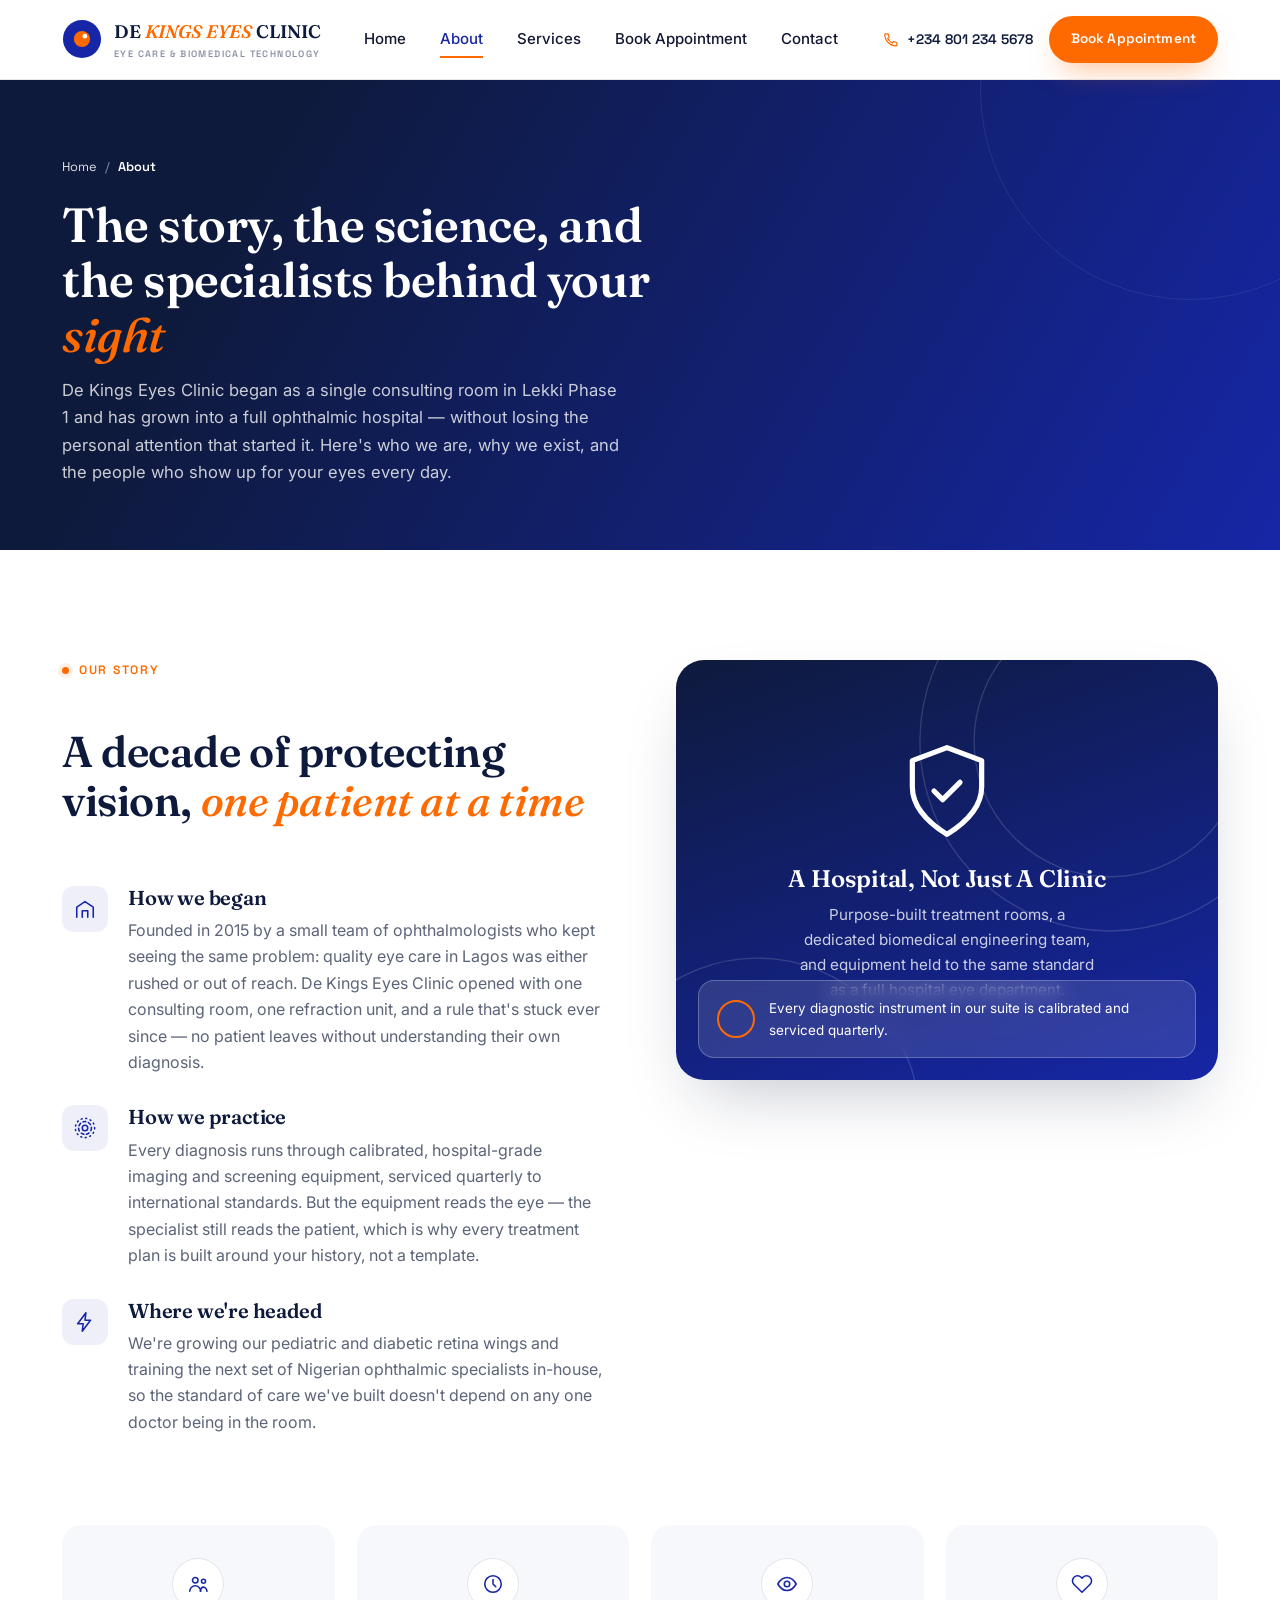
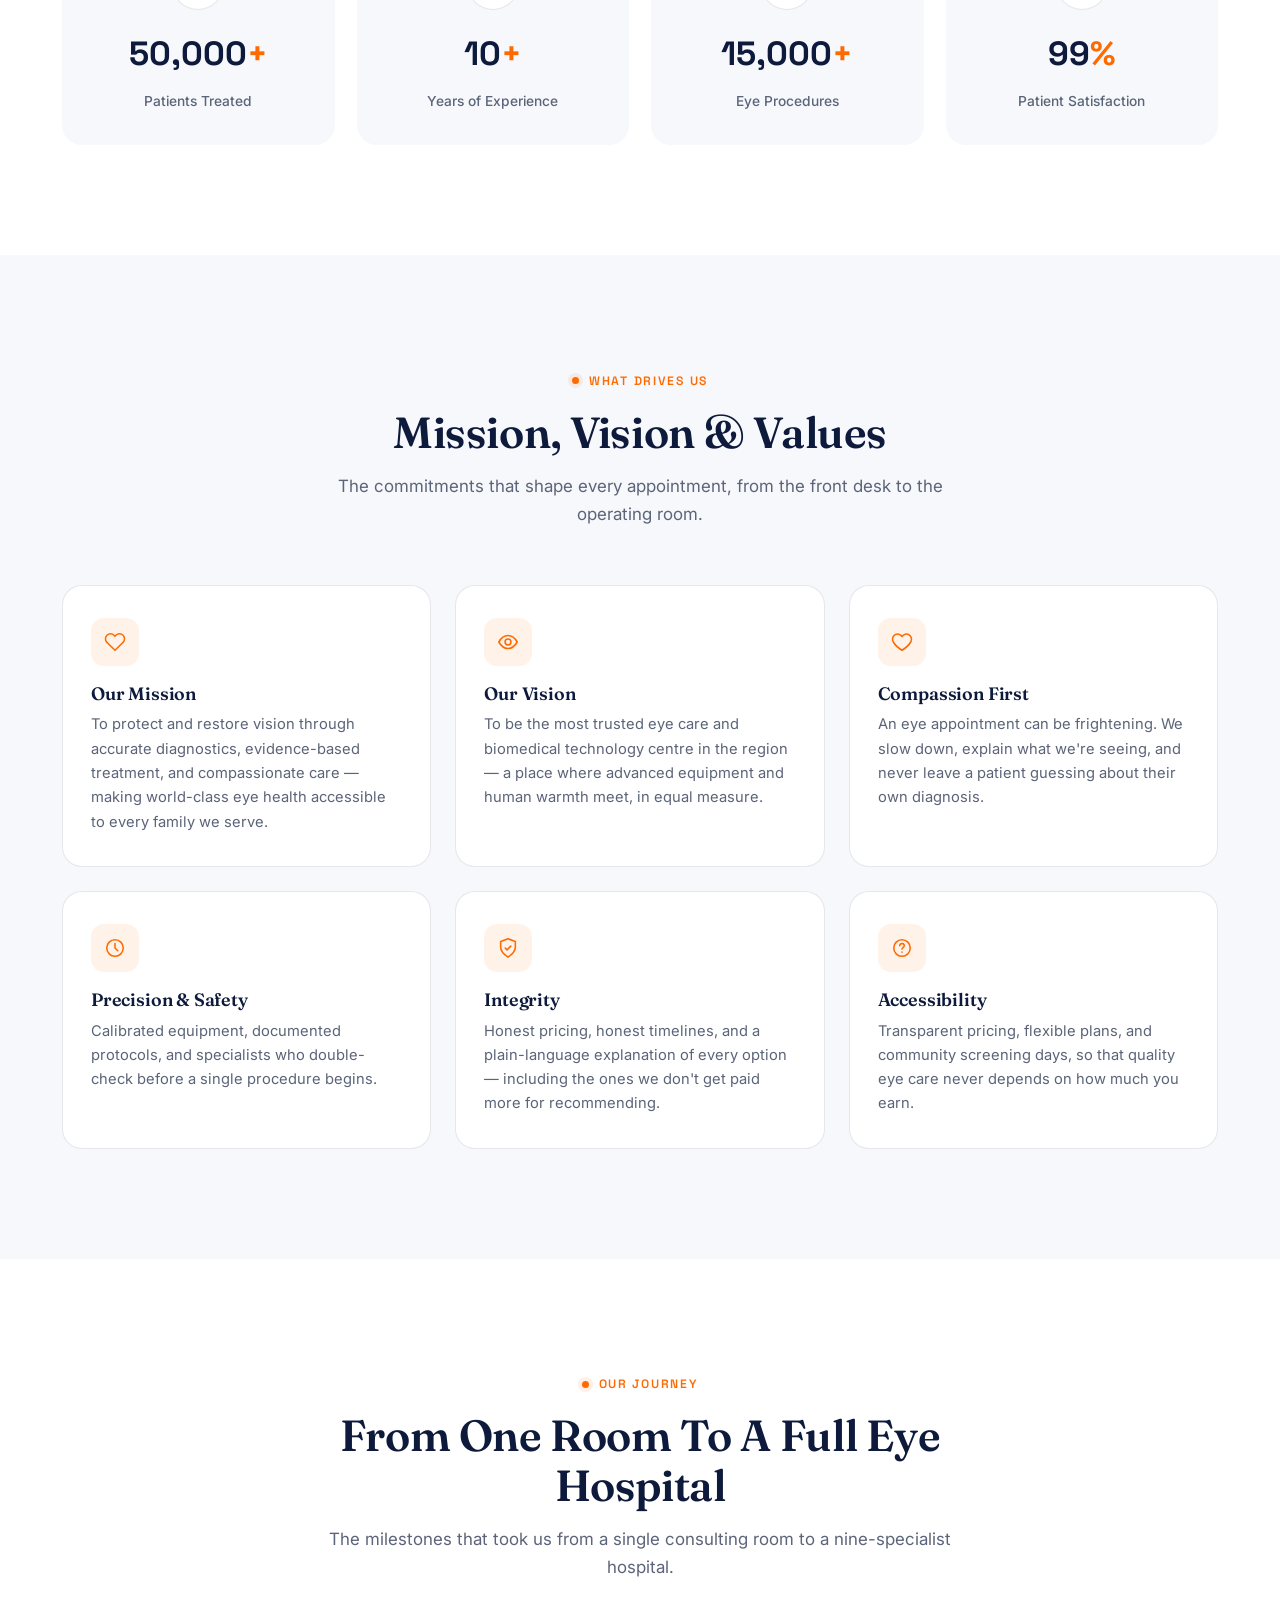
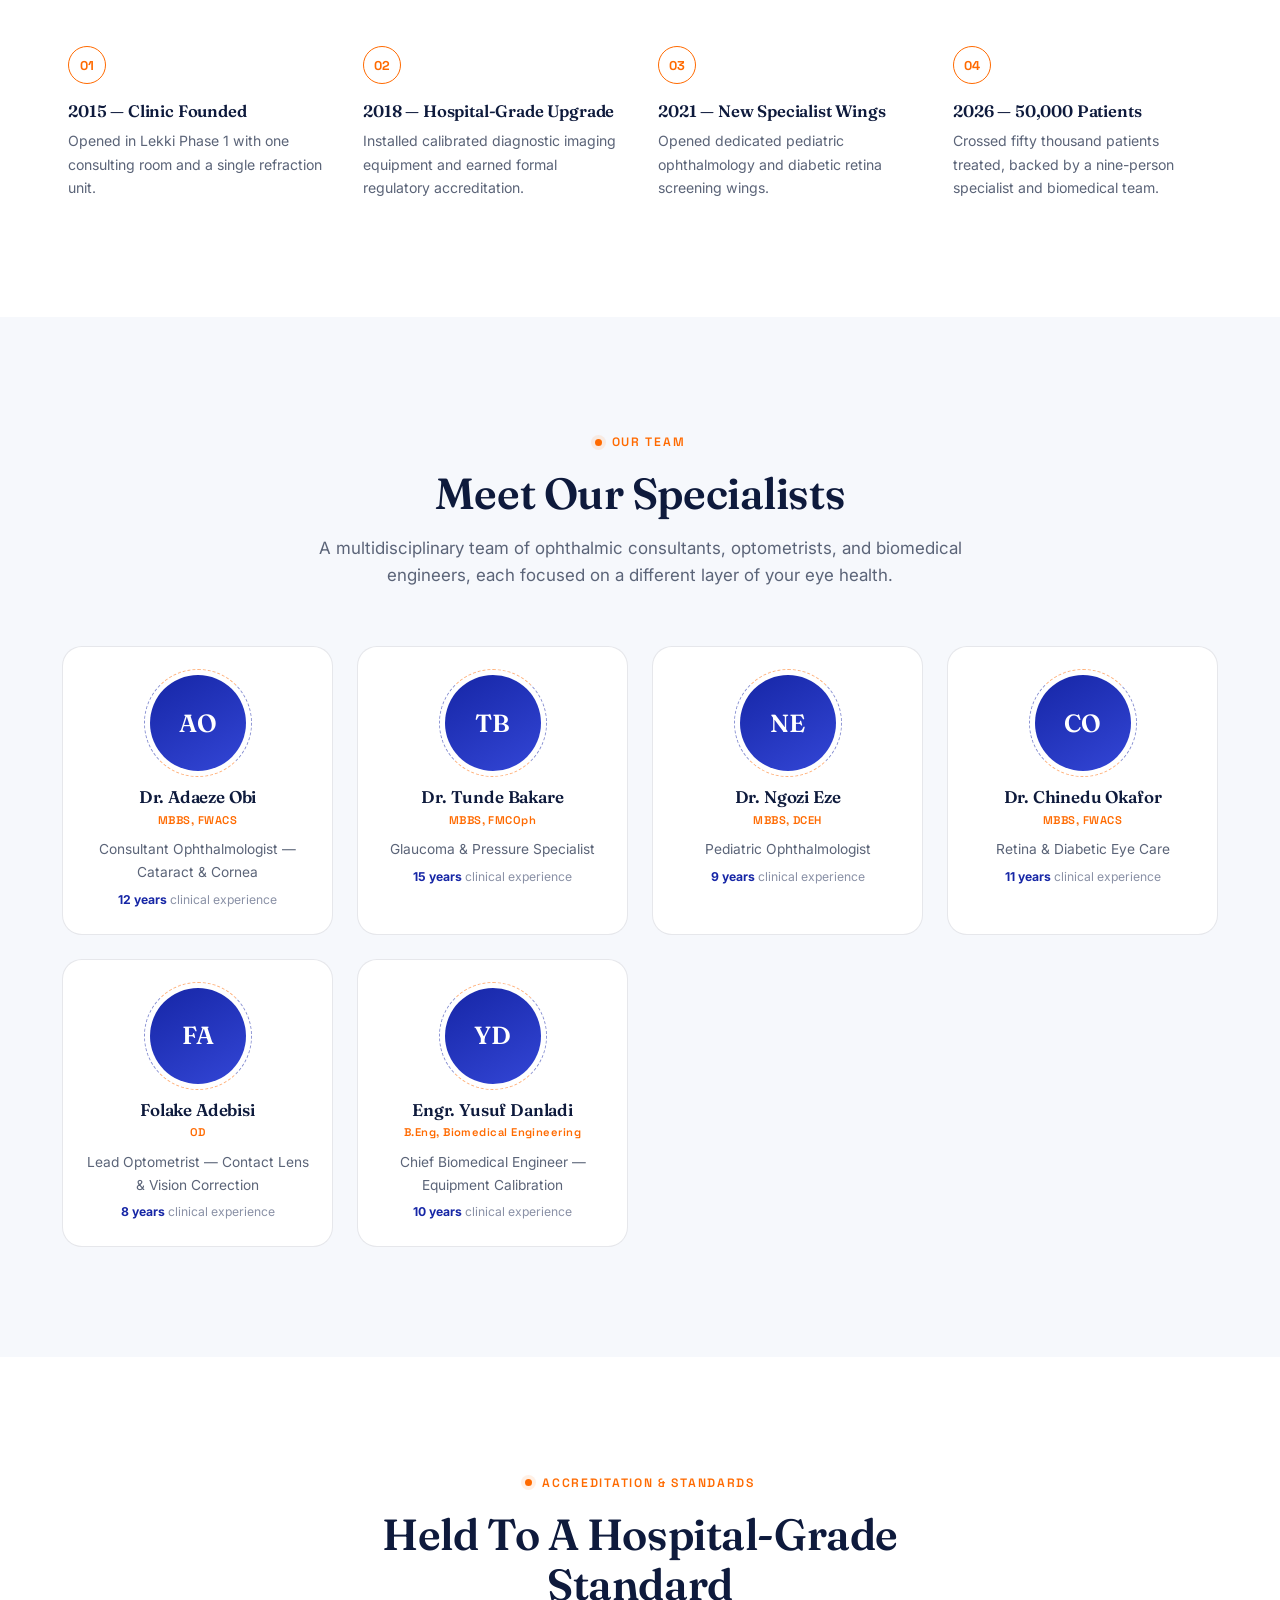
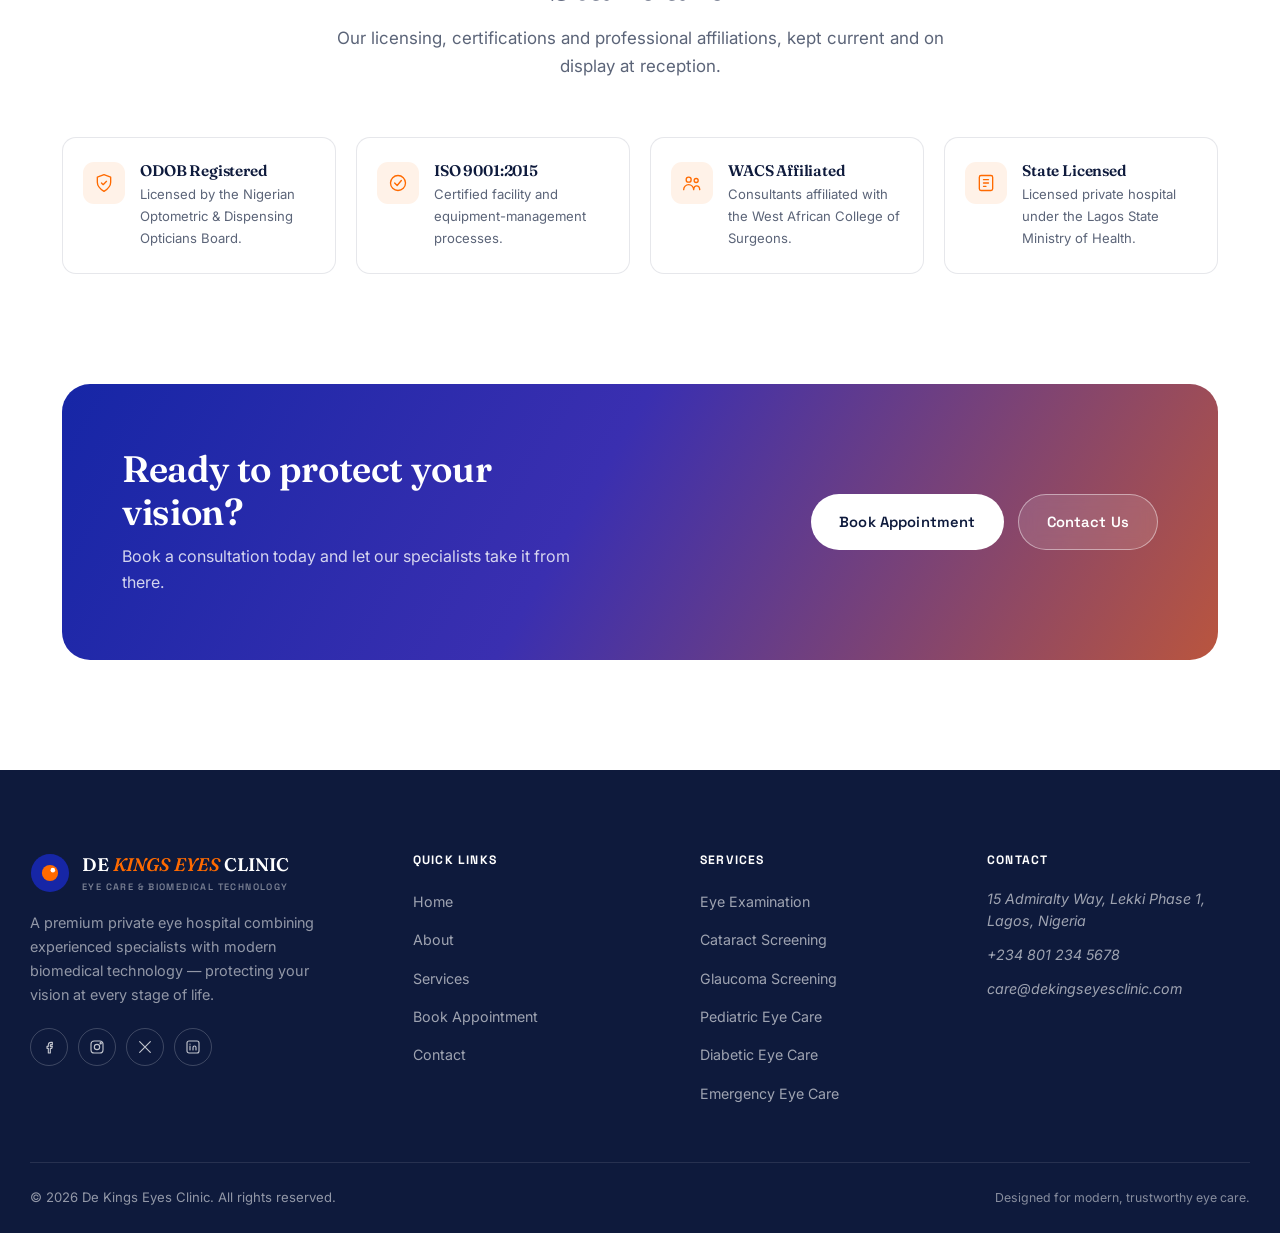
==== about.html @ 087394f2 "first commit" ====
<!DOCTYPE html>
<html lang="en">
<head>
<meta charset="UTF-8">
<meta name="viewport" content="width=device-width, initial-scale=1.0">
<title>About Us — De Kings Eyes Clinic</title>
<meta name="description" content="Learn the story behind De Kings Eyes Clinic — our history, mission, values and the specialists combining experienced eye care with hospital-grade biomedical technology in Lekki, Lagos.">
<link rel="icon" href="data:image/svg+xml,%3Csvg xmlns='http://www.w3.org/2000/svg' viewBox='0 0 24 24'%3E%3Ccircle cx='12' cy='12' r='10' fill='%231626A6'/%3E%3Ccircle cx='12' cy='12' r='4.2' fill='%23FF6A00'/%3E%3C/svg%3E">
<link rel="preconnect" href="https://fonts.googleapis.com">
<link rel="preconnect" href="https://fonts.gstatic.com" crossorigin>
<link href="https://fonts.googleapis.com/css2?family=Fraunces:ital,opsz,wght@0,9..144,300..900;1,9..144,300..700&family=Inter:wght@400;500;600;700;800&family=Space+Grotesk:wght@500;600;700&display=swap" rel="stylesheet">
<link rel="stylesheet" href="styles.css">
</head>
<body class="lock">

<div id="loader" aria-hidden="true">
  <svg viewBox="0 0 24 24">
    <defs>
      <linearGradient id="bladeGrad" x1="0" y1="0" x2="1" y2="1">
        <stop offset="0" stop-color="#FF6A00"/>
        <stop offset="1" stop-color="#1626A6"/>
      </linearGradient>
    </defs>
    <g>
      <path class="aperture-blade" d="M12 12 L12 1 A11 11 0 0 1 21.5 6.5 Z"/>
      <path class="aperture-blade" d="M12 12 L21.5 6.5 A11 11 0 0 1 21.5 17.5 Z"/>
      <path class="aperture-blade" d="M12 12 L21.5 17.5 A11 11 0 0 1 12 23 Z"/>
      <path class="aperture-blade" d="M12 12 L12 23 A11 11 0 0 1 2.5 17.5 Z"/>
      <path class="aperture-blade" d="M12 12 L2.5 17.5 A11 11 0 0 1 2.5 6.5 Z"/>
      <path class="aperture-blade" d="M12 12 L2.5 6.5 A11 11 0 0 1 12 1 Z"/>
    </g>
  </svg>
  <div class="loader-label">Focusing your view</div>
</div>

<header class="nav" id="siteNav">
  <div class="container nav-inner">
    <a href="index.html" class="brand">
      <svg class="brand-mark" viewBox="0 0 42 42" fill="none">
        <circle cx="21" cy="21" r="20" fill="#1626A6"/>
        <circle cx="21" cy="21" r="8.5" fill="#FF6A00"/>
        <circle cx="24" cy="18" r="2.4" fill="#fff"/>
      </svg>
      <span class="brand-name">DE <b>KINGS EYES</b> CLINIC<small>Eye Care &amp; Biomedical Technology</small></span>
    </a>
    <nav class="nav-links" id="navLinks">
      <a href="index.html">Home</a>
      <a href="about.html" aria-current="page">About</a>
      <a href="services.html">Services</a>
      <a href="appointment.html">Book Appointment</a>
      <a href="contact.html">Contact</a>
    </nav>
    <div class="nav-cta">
      <a class="nav-phone" href="tel:+2348012345678">
        <svg viewBox="0 0 24 24" fill="none" stroke="currentColor" stroke-width="1.7" stroke-linecap="round" stroke-linejoin="round"><path d="M5 4h3.4l1.8 4.6-2.2 1.8a13 13 0 0 0 6.6 6.6l1.8-2.2L21 16.6V20a1 1 0 0 1-1 1c-8.8 0-16-7.2-16-16a1 1 0 0 1 1-1Z"/></svg>
        +234 801 234 5678
      </a>
      <a href="appointment.html" class="btn btn-primary btn-sm">Book Appointment</a>
      <button class="nav-toggle" id="navToggle" aria-label="Open menu" aria-expanded="false" aria-controls="navLinks">
        <span class="bar"></span><span class="bar"></span><span class="bar"></span>
      </button>
    </div>
  </div>
</header>
<div class="nav-overlay" id="navOverlay"></div>

<main>

<!-- PAGE HEADER -->
<section class="page-header">
  <div class="container">
    <div class="crumb"><a href="index.html">Home</a><span>/</span><span>About</span></div>
    <h1>The story, the science, and the specialists behind your <span class="italic-accent">sight</span></h1>
    <p>De Kings Eyes Clinic began as a single consulting room in Lekki Phase 1 and has grown into a full ophthalmic hospital — without losing the personal attention that started it. Here's who we are, why we exist, and the people who show up for your eyes every day.</p>
  </div>
</section>

<!-- OUR STORY -->
<section class="section-pad" id="story">
  <div class="container">
    <div class="about-grid">
      <div class="about-blocks reveal">
        <span class="eyebrow">Our Story</span>
        <h2 style="font-size:clamp(2rem,3.4vw,2.7rem);color:var(--blue-dark);margin-bottom:30px;">A decade of protecting vision, <span class="italic-accent">one patient at a time</span></h2>

        <div class="about-block">
          <span class="mk"><svg viewBox="0 0 24 24" fill="none" stroke="currentColor" stroke-width="1.7" stroke-linecap="round" stroke-linejoin="round"><path d="M3 21V10l9-6 9 6v11M9 21v-7h6v7"/></svg></span>
          <div><h3>How we began</h3><p>Founded in 2015 by a small team of ophthalmologists who kept seeing the same problem: quality eye care in Lagos was either rushed or out of reach. De Kings Eyes Clinic opened with one consulting room, one refraction unit, and a rule that's stuck ever since — no patient leaves without understanding their own diagnosis.</p></div>
        </div>
        <div class="about-block">
          <span class="mk"><svg viewBox="0 0 24 24" fill="none" stroke="currentColor" stroke-width="1.7" stroke-linecap="round" stroke-linejoin="round"><circle cx="12" cy="12" r="3"/><circle cx="12" cy="12" r="7" stroke-dasharray="3 3"/><circle cx="12" cy="12" r="10.5" stroke-dasharray="1 4"/></svg></span>
          <div><h3>How we practice</h3><p>Every diagnosis runs through calibrated, hospital-grade imaging and screening equipment, serviced quarterly to international standards. But the equipment reads the eye — the specialist still reads the patient, which is why every treatment plan is built around your history, not a template.</p></div>
        </div>
        <div class="about-block">
          <span class="mk"><svg viewBox="0 0 24 24" fill="none" stroke="currentColor" stroke-width="1.7" stroke-linecap="round" stroke-linejoin="round"><path d="M13 2 4 14h6l-1 8 9-12h-6l1-8Z"/></svg></span>
          <div><h3>Where we're headed</h3><p>We're growing our pediatric and diabetic retina wings and training the next set of Nigerian ophthalmic specialists in-house, so the standard of care we've built doesn't depend on any one doctor being in the room.</p></div>
        </div>
      </div>

      <div class="about-visual reveal">
        <svg class="pattern" viewBox="0 0 400 400" fill="none">
          <circle cx="320" cy="60" r="140" stroke="white" stroke-width="1"/>
          <circle cx="320" cy="60" r="100" stroke="white" stroke-width="1"/>
          <circle cx="60" cy="340" r="120" stroke="white" stroke-width="1"/>
        </svg>
        <div class="about-visual-content">
          <svg viewBox="0 0 24 24" fill="none" stroke="white" stroke-width="1.2" stroke-linecap="round" stroke-linejoin="round"><path d="M12 2 4 5v6c0 5 4 8.5 8 11 4-2.5 8-6 8-11V5Z"/><path d="M9 12l2 2 4-4"/></svg>
          <h4>A Hospital, Not Just A Clinic</h4>
          <p>Purpose-built treatment rooms, a dedicated biomedical engineering team, and equipment held to the same standard as a full hospital eye department.</p>
        </div>
        <div class="about-badge">
          <span class="ring"></span>
          <span>Every diagnostic instrument in our suite is calibrated and serviced quarterly.</span>
        </div>
      </div>
    </div>

    <div class="stats-grid reveal reveal-stagger">
      <div class="stat-card" style="--i:0">
        <span class="ring-ic"><svg viewBox="0 0 24 24" fill="none" stroke="currentColor" stroke-width="1.7" stroke-linecap="round" stroke-linejoin="round"><circle cx="9" cy="8" r="3"/><path d="M3 20c0-3.3 2.7-6 6-6s6 2.7 6 6"/><circle cx="18" cy="9" r="2.2"/><path d="M14.5 20c.3-2.6 2-4.6 3.5-4.6 2 0 3.6 2.2 3.8 4.6"/></svg></span>
        <div class="stat-number" data-target="50000" data-suffix="+">0</div>
        <div class="lbl">Patients Treated</div>
      </div>
      <div class="stat-card" style="--i:1">
        <span class="ring-ic"><svg viewBox="0 0 24 24" fill="none" stroke="currentColor" stroke-width="1.7" stroke-linecap="round" stroke-linejoin="round"><circle cx="12" cy="12" r="9"/><path d="M12 7v5l3 3"/></svg></span>
        <div class="stat-number" data-target="10" data-suffix="+">0</div>
        <div class="lbl">Years of Experience</div>
      </div>
      <div class="stat-card" style="--i:2">
        <span class="ring-ic"><svg viewBox="0 0 24 24" fill="none" stroke="currentColor" stroke-width="1.7" stroke-linecap="round" stroke-linejoin="round"><path d="M2 12c2.5-4.5 6-7 10-7s7.5 2.5 10 7c-2.5 4.5-6 7-10 7s-7.5-2.5-10-7Z"/><circle cx="12" cy="12" r="3"/></svg></span>
        <div class="stat-number" data-target="15000" data-suffix="+">0</div>
        <div class="lbl">Eye Procedures</div>
      </div>
      <div class="stat-card" style="--i:3">
        <span class="ring-ic"><svg viewBox="0 0 24 24" fill="none" stroke="currentColor" stroke-width="1.7" stroke-linecap="round" stroke-linejoin="round"><path d="M20.8 4.6a5.5 5.5 0 0 0-7.8 0L12 5.6l-1-1a5.5 5.5 0 0 0-7.8 7.8l1 1L12 21l7.8-7.6 1-1a5.5 5.5 0 0 0 0-7.8Z"/></svg></span>
        <div class="stat-number" data-target="99" data-suffix="%">0</div>
        <div class="lbl">Patient Satisfaction</div>
      </div>
    </div>
  </div>
</section>

<!-- MISSION, VISION & VALUES -->
<section class="bg-gray section-pad" id="values">
  <div class="container">
    <div class="section-head center reveal">
      <span class="eyebrow">What Drives Us</span>
      <h2>Mission, Vision &amp; Values</h2>
      <p>The commitments that shape every appointment, from the front desk to the operating room.</p>
    </div>
    <div class="values-grid reveal reveal-stagger">
      <div class="value-card" style="--i:0">
        <span class="mk"><svg viewBox="0 0 24 24" fill="none" stroke="currentColor" stroke-width="1.7" stroke-linecap="round" stroke-linejoin="round"><path d="M20.8 4.6a5.5 5.5 0 0 0-7.8 0L12 5.6l-1-1a5.5 5.5 0 0 0-7.8 7.8l1 1L12 21l7.8-7.6 1-1a5.5 5.5 0 0 0 0-7.8Z"/></svg></span>
        <h3>Our Mission</h3>
        <p>To protect and restore vision through accurate diagnostics, evidence-based treatment, and compassionate care — making world-class eye health accessible to every family we serve.</p>
      </div>
      <div class="value-card" style="--i:1">
        <span class="mk"><svg viewBox="0 0 24 24" fill="none" stroke="currentColor" stroke-width="1.7" stroke-linecap="round" stroke-linejoin="round"><path d="M2 12c2.5-4.5 6-7 10-7s7.5 2.5 10 7c-2.5 4.5-6 7-10 7s-7.5-2.5-10-7Z"/><circle cx="12" cy="12" r="3.2"/></svg></span>
        <h3>Our Vision</h3>
        <p>To be the most trusted eye care and biomedical technology centre in the region — a place where advanced equipment and human warmth meet, in equal measure.</p>
      </div>
      <div class="value-card" style="--i:2">
        <span class="mk"><svg viewBox="0 0 24 24" fill="none" stroke="currentColor" stroke-width="1.7" stroke-linecap="round" stroke-linejoin="round"><path d="M12 21s-7-4.5-9.5-9A5.5 5.5 0 0 1 12 6a5.5 5.5 0 0 1 9.5 6c-2.5 4.5-9.5 9-9.5 9Z"/></svg></span>
        <h3>Compassion First</h3>
        <p>An eye appointment can be frightening. We slow down, explain what we're seeing, and never leave a patient guessing about their own diagnosis.</p>
      </div>
      <div class="value-card" style="--i:3">
        <span class="mk"><svg viewBox="0 0 24 24" fill="none" stroke="currentColor" stroke-width="1.7" stroke-linecap="round" stroke-linejoin="round"><circle cx="12" cy="12" r="9"/><path d="M12 7v5l3 3"/></svg></span>
        <h3>Precision &amp; Safety</h3>
        <p>Calibrated equipment, documented protocols, and specialists who double-check before a single procedure begins.</p>
      </div>
      <div class="value-card" style="--i:4">
        <span class="mk"><svg viewBox="0 0 24 24" fill="none" stroke="currentColor" stroke-width="1.7" stroke-linecap="round" stroke-linejoin="round"><path d="M9 12l2 2 4-4"/><path d="M12 2 4 5v6c0 5 4 8.5 8 11 4-2.5 8-6 8-11V5Z"/></svg></span>
        <h3>Integrity</h3>
        <p>Honest pricing, honest timelines, and a plain-language explanation of every option — including the ones we don't get paid more for recommending.</p>
      </div>
      <div class="value-card" style="--i:5">
        <span class="mk"><svg viewBox="0 0 24 24" fill="none" stroke="currentColor" stroke-width="1.7" stroke-linecap="round" stroke-linejoin="round"><path d="M9.5 9.5a2.5 2.5 0 0 1 5 0c0 1.6-2.5 2-2.5 3.7M12 16.5v.1"/><circle cx="12" cy="12" r="9"/></svg></span>
        <h3>Accessibility</h3>
        <p>Transparent pricing, flexible plans, and community screening days, so that quality eye care never depends on how much you earn.</p>
      </div>
    </div>
  </div>
</section>

<!-- OUR JOURNEY -->
<section class="section-pad" id="journey">
  <div class="container">
    <div class="section-head center reveal">
      <span class="eyebrow">Our Journey</span>
      <h2>From One Room To A Full Eye Hospital</h2>
      <p>The milestones that took us from a single consulting room to a nine-specialist hospital.</p>
    </div>
    <div class="process-grid reveal reveal-stagger">
      <div class="process-step" style="--i:0">
        <span class="num">01</span>
        <h3>2015 — Clinic Founded</h3>
        <p>Opened in Lekki Phase 1 with one consulting room and a single refraction unit.</p>
      </div>
      <div class="process-step" style="--i:1">
        <span class="num">02</span>
        <h3>2018 — Hospital-Grade Upgrade</h3>
        <p>Installed calibrated diagnostic imaging equipment and earned formal regulatory accreditation.</p>
      </div>
      <div class="process-step" style="--i:2">
        <span class="num">03</span>
        <h3>2021 — New Specialist Wings</h3>
        <p>Opened dedicated pediatric ophthalmology and diabetic retina screening wings.</p>
      </div>
      <div class="process-step" style="--i:3">
        <span class="num">04</span>
        <h3>2026 — 50,000 Patients</h3>
        <p>Crossed fifty thousand patients treated, backed by a nine-person specialist and biomedical team.</p>
      </div>
    </div>
  </div>
</section>

<!-- MEET THE TEAM -->
<section class="bg-gray section-pad" id="specialists">
  <div class="container">
    <div class="section-head center reveal">
      <span class="eyebrow">Our Team</span>
      <h2>Meet Our Specialists</h2>
      <p>A multidisciplinary team of ophthalmic consultants, optometrists, and biomedical engineers, each focused on a different layer of your eye health.</p>
    </div>
    <div class="specialists-grid reveal reveal-stagger">
      <div class="doctor-card" style="--i:0">
        <div class="doctor-avatar">AO</div>
        <h3>Dr. Adaeze Obi</h3>
        <div class="qual">MBBS, FWACS</div>
        <div class="spec">Consultant Ophthalmologist — Cataract &amp; Cornea</div>
        <div class="exp"><b>12 years</b> clinical experience</div>
      </div>
      <div class="doctor-card" style="--i:1">
        <div class="doctor-avatar">TB</div>
        <h3>Dr. Tunde Bakare</h3>
        <div class="qual">MBBS, FMCOph</div>
        <div class="spec">Glaucoma &amp; Pressure Specialist</div>
        <div class="exp"><b>15 years</b> clinical experience</div>
      </div>
      <div class="doctor-card" style="--i:2">
        <div class="doctor-avatar">NE</div>
        <h3>Dr. Ngozi Eze</h3>
        <div class="qual">MBBS, DCEH</div>
        <div class="spec">Pediatric Ophthalmologist</div>
        <div class="exp"><b>9 years</b> clinical experience</div>
      </div>
      <div class="doctor-card" style="--i:3">
        <div class="doctor-avatar">CO</div>
        <h3>Dr. Chinedu Okafor</h3>
        <div class="qual">MBBS, FWACS</div>
        <div class="spec">Retina &amp; Diabetic Eye Care</div>
        <div class="exp"><b>11 years</b> clinical experience</div>
      </div>
      <div class="doctor-card" style="--i:4">
        <div class="doctor-avatar">FA</div>
        <h3>Folake Adebisi</h3>
        <div class="qual">OD</div>
        <div class="spec">Lead Optometrist — Contact Lens &amp; Vision Correction</div>
        <div class="exp"><b>8 years</b> clinical experience</div>
      </div>
      <div class="doctor-card" style="--i:5">
        <div class="doctor-avatar">YD</div>
        <h3>Engr. Yusuf Danladi</h3>
        <div class="qual">B.Eng, Biomedical Engineering</div>
        <div class="spec">Chief Biomedical Engineer — Equipment Calibration</div>
        <div class="exp"><b>10 years</b> clinical experience</div>
      </div>
    </div>
  </div>
</section>

<!-- ACCREDITATION -->
<section class="section-pad" id="accreditation">
  <div class="container">
    <div class="section-head center reveal">
      <span class="eyebrow">Accreditation &amp; Standards</span>
      <h2>Held To A Hospital-Grade Standard</h2>
      <p>Our licensing, certifications and professional affiliations, kept current and on display at reception.</p>
    </div>
    <div class="conditions-grid reveal reveal-stagger">
      <div class="condition-card" style="--i:0">
        <span class="ic"><svg viewBox="0 0 24 24" fill="none" stroke="currentColor" stroke-width="1.6" stroke-linecap="round" stroke-linejoin="round"><path d="M12 2 4 5v6c0 5 4 8.5 8 11 4-2.5 8-6 8-11V5Z"/><path d="M9 12l2 2 4-4"/></svg></span>
        <div><h4>ODOB Registered</h4><p>Licensed by the Nigerian Optometric &amp; Dispensing Opticians Board.</p></div>
      </div>
      <div class="condition-card" style="--i:1">
        <span class="ic"><svg viewBox="0 0 24 24" fill="none" stroke="currentColor" stroke-width="1.6" stroke-linecap="round" stroke-linejoin="round"><circle cx="12" cy="12" r="9"/><path d="M8 12l3 3 5-6"/></svg></span>
        <div><h4>ISO 9001:2015</h4><p>Certified facility and equipment-management processes.</p></div>
      </div>
      <div class="condition-card" style="--i:2">
        <span class="ic"><svg viewBox="0 0 24 24" fill="none" stroke="currentColor" stroke-width="1.6" stroke-linecap="round" stroke-linejoin="round"><circle cx="8" cy="8" r="3"/><circle cx="17" cy="9" r="2.4"/><path d="M2 20c0-3.3 2.7-6 6-6s6 2.7 6 6M14 20c.3-2.6 2-4.6 3.5-4.6 2 0 3.6 2.2 3.8 4.6"/></svg></span>
        <div><h4>WACS Affiliated</h4><p>Consultants affiliated with the West African College of Surgeons.</p></div>
      </div>
      <div class="condition-card" style="--i:3">
        <span class="ic"><svg viewBox="0 0 24 24" fill="none" stroke="currentColor" stroke-width="1.6" stroke-linecap="round" stroke-linejoin="round"><rect x="4" y="3" width="16" height="18" rx="2"/><path d="M9 8h6M9 12h6M9 16h3"/></svg></span>
        <div><h4>State Licensed</h4><p>Licensed private hospital under the Lagos State Ministry of Health.</p></div>
      </div>
    </div>
  </div>
</section>

<!-- CTA -->
<section class="section-pad" style="padding-top:0;">
  <div class="container">
    <div class="cta-band reveal">
      <div>
        <h2>Ready to protect your vision?</h2>
        <p>Book a consultation today and let our specialists take it from there.</p>
      </div>
      <div class="btns">
        <a href="appointment.html" class="btn" style="background:#fff;color:var(--blue-dark);">Book Appointment</a>
        <a href="contact.html" class="btn btn-ghost">Contact Us</a>
      </div>
    </div>
  </div>
</section>

</main>

<footer>
  <div class="container footer-top">
    <div class="footer-grid">
      <div class="footer-brand">
        <a href="index.html" class="brand">
          <svg class="brand-mark" viewBox="0 0 42 42" fill="none">
            <circle cx="21" cy="21" r="20" fill="#1626A6"/>
            <circle cx="21" cy="21" r="8.5" fill="#FF6A00"/>
            <circle cx="24" cy="18" r="2.4" fill="#fff"/>
          </svg>
          <span class="brand-name">DE <b>KINGS EYES</b> CLINIC<small>Eye Care &amp; Biomedical Technology</small></span>
        </a>
        <p>A premium private eye hospital combining experienced specialists with modern biomedical technology — protecting your vision at every stage of life.</p>
        <div class="social-row">
          <a href="#" aria-label="Facebook"><svg viewBox="0 0 24 24" fill="none" stroke="currentColor" stroke-width="1.7" stroke-linecap="round" stroke-linejoin="round"><path d="M15 8.5h2V5h-2a4 4 0 0 0-4 4v2H9v3h2v7h3v-7h2.2l.8-3H14v-1.5a1 1 0 0 1 1-1Z"/></svg></a>
          <a href="#" aria-label="Instagram"><svg viewBox="0 0 24 24" fill="none" stroke="currentColor" stroke-width="1.7" stroke-linecap="round" stroke-linejoin="round"><rect x="3" y="3" width="18" height="18" rx="5"/><circle cx="12" cy="12" r="4"/><circle cx="17.5" cy="6.5" r="1"/></svg></a>
          <a href="#" aria-label="X / Twitter"><svg viewBox="0 0 24 24" fill="none" stroke="currentColor" stroke-width="1.7" stroke-linecap="round" stroke-linejoin="round"><path d="M4 4l16 16M20 4 4 20"/></svg></a>
          <a href="#" aria-label="LinkedIn"><svg viewBox="0 0 24 24" fill="none" stroke="currentColor" stroke-width="1.7" stroke-linecap="round" stroke-linejoin="round"><rect x="3" y="3" width="18" height="18" rx="3"/><path d="M7.5 10.5v6M7.5 7.7v.1M12 16.5v-3.7c0-1.4 1-2.3 2.3-2.3 1.3 0 2.2 1 2.2 2.4v3.6"/></svg></a>
        </div>
      </div>
      <div class="footer-col">
        <h5>Quick Links</h5>
        <ul>
          <li><a href="index.html">Home</a></li>
          <li><a href="about.html">About</a></li>
          <li><a href="services.html">Services</a></li>
          <li><a href="appointment.html">Book Appointment</a></li>
          <li><a href="contact.html">Contact</a></li>
        </ul>
      </div>
      <div class="footer-col">
        <h5>Services</h5>
        <ul>
          <li><a href="services.html">Eye Examination</a></li>
          <li><a href="services.html">Cataract Screening</a></li>
          <li><a href="services.html">Glaucoma Screening</a></li>
          <li><a href="services.html">Pediatric Eye Care</a></li>
          <li><a href="services.html">Diabetic Eye Care</a></li>
          <li><a href="services.html">Emergency Eye Care</a></li>
        </ul>
      </div>
      <div class="footer-col">
        <h5>Contact</h5>
        <address>
          <p>15 Admiralty Way, Lekki Phase 1, Lagos, Nigeria</p>
          <p>+234 801 234 5678</p>
          <p>care@dekingseyesclinic.com</p>
        </address>
      </div>
    </div>
  </div>
  <div class="container footer-bottom">
    <p>© 2026 De Kings Eyes Clinic. All rights reserved.</p>
    <p class="made">Designed for modern, trustworthy eye care.</p>
  </div>
</footer>

<script src="script.js"></script>
</body>
</html>
---- styles.css ----
/* ===================================================================
   DE KINGS EYES CLINIC — SHARED STYLESHEET
=================================================================== */

/* ---------- Tokens ---------- */
:root{
  --blue:#1626A6;
  --blue-dark:#0E1A3C;
  --blue-soft:rgba(22,38,166,.07);
  --blue-soft-2:rgba(22,38,166,.14);
  --orange:#FF6A00;
  --orange-soft:rgba(255,106,0,.10);
  --orange-light:#FFF2E8;
  --white:#FFFFFF;
  --gray:#F6F8FC;
  --text:#121833;
  --text-soft:#5B6478;
  --text-faint:#8A91A6;
  --line:rgba(14,26,60,.10);
  --green:#1D9A5D;

  --r-xl:28px;
  --r-lg:20px;
  --r-md:14px;
  --r-sm:10px;

  --shadow-lg:0 30px 70px -25px rgba(14,26,60,.28);
  --shadow-md:0 18px 40px -16px rgba(14,26,60,.18);
  --shadow-sm:0 8px 20px -10px rgba(14,26,60,.14);

  --ease:cubic-bezier(.16,.8,.24,1);

  --font-display:'Fraunces',serif;
  --font-body:'Inter',sans-serif;
  --font-mono:'Space Grotesk',sans-serif;

  --container:1220px;
  --nav-h:80px;
}

/* ---------- Reset ---------- */
*,*::before,*::after{box-sizing:border-box;margin:0;padding:0;}
html{scroll-behavior:smooth;}
body{
  font-family:var(--font-body);
  color:var(--text);
  background:var(--white);
  line-height:1.65;
  -webkit-font-smoothing:antialiased;
  overflow-x:hidden;
}
img,svg{display:block;}
a{color:inherit;text-decoration:none;}
button{font-family:inherit;cursor:pointer;border:none;background:none;color:inherit;}
ul{list-style:none;}
section{position:relative;}
h1,h2,h3,h4{font-family:var(--font-display);font-weight:600;line-height:1.15;letter-spacing:-.01em;}
input,select,textarea{font-family:inherit;font-size:1rem;color:var(--text);}
:focus-visible{outline:2px solid var(--orange);outline-offset:3px;border-radius:4px;}
section[id]{scroll-margin-top:var(--nav-h);}
main{display:block;padding-top:var(--nav-h);}

@media (prefers-reduced-motion: reduce){
  *,*::before,*::after{animation-duration:.001ms !important;animation-iteration-count:1 !important;transition-duration:.001ms !important;scroll-behavior:auto !important;}
}

/* ---------- Utilities ---------- */
.container{max-width:var(--container);margin:0 auto;padding:0 32px;}
.section-pad{padding:110px 0;}
.eyebrow{
  display:inline-flex;align-items:center;gap:10px;
  font-family:var(--font-mono);font-size:.76rem;font-weight:600;
  letter-spacing:.14em;text-transform:uppercase;color:var(--orange);
  margin-bottom:16px;
}
.eyebrow::before{content:"";width:7px;height:7px;border-radius:50%;background:var(--orange);box-shadow:0 0 0 4px var(--orange-soft);}
.eyebrow.on-dark{color:#FFB37E;}
.section-head{max-width:660px;margin-bottom:56px;}
.section-head.center{margin-inline:auto;text-align:center;}
.section-head h2{font-size:clamp(2rem,3.4vw,2.8rem);color:var(--blue-dark);}
.section-head p{margin-top:16px;color:var(--text-soft);font-size:1.06rem;}
.italic-accent{font-style:italic;color:var(--orange);font-weight:500;}
.bg-gray{background:var(--gray);}

.btn{
  display:inline-flex;align-items:center;justify-content:center;gap:10px;
  font-family:var(--font-mono);font-weight:600;font-size:.92rem;letter-spacing:.01em;
  padding:15px 28px;border-radius:100px;transition:transform .3s var(--ease),box-shadow .3s var(--ease),background .3s var(--ease),color .3s var(--ease),border-color .3s var(--ease);
  white-space:nowrap;
}
.btn svg{width:17px;height:17px;flex-shrink:0;}
.btn-primary{background:var(--orange);color:#fff;box-shadow:0 14px 30px -12px rgba(255,106,0,.55);}
.btn-primary:hover{transform:translateY(-3px);box-shadow:0 20px 38px -12px rgba(255,106,0,.6);}
.btn-ghost{background:rgba(255,255,255,.12);color:#fff;border:1.5px solid rgba(255,255,255,.45);backdrop-filter:blur(8px);}
.btn-ghost:hover{background:rgba(255,255,255,.22);transform:translateY(-3px);}
.btn-outline{background:transparent;border:1.5px solid var(--line);color:var(--blue-dark);}
.btn-outline:hover{border-color:var(--blue);background:var(--blue-soft);transform:translateY(-3px);}
.btn-block{width:100%;}
.btn-sm{padding:12px 22px;font-size:.85rem;}

.reveal{opacity:0;transform:translateY(30px);transition:opacity .8s var(--ease),transform .8s var(--ease);}
.reveal.visible{opacity:1;transform:translateY(0);}
.reveal-stagger > *{transition-delay:calc(var(--i,0) * .08s);}

/* Signature aperture / iris motif — reused across headers as a quiet brand device */
.iris{
  position:relative;width:1em;height:1em;
}
.iris-ring{
  position:absolute;inset:0;border-radius:50%;
  border:1.5px dashed;
  border-color:var(--orange) var(--blue) var(--orange) var(--blue);
  opacity:.55;animation:spin 18s linear infinite;
}
@keyframes spin{to{transform:rotate(360deg);}}

/* ---------- Loader ---------- */
#loader{
  position:fixed;inset:0;z-index:9999;
  background:var(--blue-dark);
  display:flex;align-items:center;justify-content:center;
  transition:opacity .7s var(--ease),visibility .7s var(--ease);
}
#loader svg{width:100px;height:100px;}
.aperture-blade{
  transform-origin:12px 12px;
  fill:url(#bladeGrad);
  transition:transform 1s cubic-bezier(.7,0,.3,1);
}
#loader.done{opacity:0;visibility:hidden;}
#loader.done .aperture-blade{transform:scale(0) rotate(35deg);}
.loader-label{
  position:absolute;bottom:14%;left:0;right:0;text-align:center;
  font-family:var(--font-mono);color:rgba(255,255,255,.55);
  font-size:.76rem;letter-spacing:.18em;text-transform:uppercase;
}
body.lock{overflow:hidden;}

/* ---------- Nav ---------- */
header.nav{
  position:fixed;top:0;left:0;right:0;z-index:1000;
  height:var(--nav-h);
  display:flex;align-items:center;
  background:rgba(255,255,255,.96);
  border-bottom:1px solid var(--line);
  transition:box-shadow .4s var(--ease);
}
header.nav.scrolled{
  backdrop-filter:blur(18px);-webkit-backdrop-filter:blur(18px);
  box-shadow:0 10px 30px -20px rgba(14,26,60,.25);
}
.nav-inner{width:100%;display:flex;align-items:center;justify-content:space-between;gap:24px;}
.brand{display:flex;align-items:center;gap:12px;font-family:var(--font-display);font-weight:600;font-size:1.14rem;color:var(--blue-dark);flex-shrink:0;}
.brand-mark{width:40px;height:40px;flex-shrink:0;}
.brand-name b{color:var(--orange);font-style:italic;font-weight:600;}
.brand small{display:block;font-family:var(--font-mono);font-size:.58rem;letter-spacing:.15em;color:var(--text-faint);font-weight:600;text-transform:uppercase;}

.nav-links{display:flex;align-items:center;gap:34px;}
.nav-links a{
  font-size:.94rem;font-weight:500;color:var(--text);position:relative;padding:6px 0;
  transition:color .3s;
}
.nav-links a::after{content:"";position:absolute;left:0;bottom:0;height:2px;width:0;background:var(--orange);transition:width .35s var(--ease);}
.nav-links a:hover,.nav-links a[aria-current="page"]{color:var(--blue);}
.nav-links a:hover::after,.nav-links a[aria-current="page"]::after{width:100%;}

.nav-cta{display:flex;align-items:center;gap:16px;}
.nav-phone{display:flex;align-items:center;gap:8px;font-family:var(--font-mono);font-weight:600;font-size:.86rem;color:var(--blue-dark);}
.nav-phone svg{width:17px;height:17px;color:var(--orange);flex-shrink:0;}
.nav-toggle{
  display:none;width:44px;height:44px;border-radius:12px;background:var(--gray);
  flex-direction:column;align-items:center;justify-content:center;gap:5px;
  flex-shrink:0;transition:background .3s var(--ease);
}
.nav-toggle:hover{background:var(--blue-soft);}
.nav-toggle .bar{width:20px;height:2px;border-radius:2px;background:var(--blue-dark);transition:transform .4s var(--ease),opacity .3s var(--ease);}
.nav-toggle.open .bar:nth-child(1){transform:translateY(7px) rotate(45deg);}
.nav-toggle.open .bar:nth-child(2){opacity:0;}
.nav-toggle.open .bar:nth-child(3){transform:translateY(-7px) rotate(-45deg);}

.nav-overlay{
  position:fixed;inset:0;z-index:990;background:rgba(14,26,60,.45);
  opacity:0;visibility:hidden;pointer-events:none;transition:opacity .4s var(--ease),visibility .4s var(--ease);
}
body.nav-open .nav-overlay{opacity:1;visibility:visible;pointer-events:auto;}
body.nav-open{overflow:hidden;}

/* ---------- Home hero ---------- */
.hero{
  min-height:calc(100vh - var(--nav-h));
  display:flex;align-items:center;justify-content:center;
  background:
    radial-gradient(circle at 50% 32%, rgba(255,106,0,.16), transparent 55%),
    linear-gradient(165deg, rgba(9,16,45,.96) 0%, rgba(22,38,166,.88) 55%, rgba(9,16,45,.96) 100%),
    var(--blue-dark);
  color:#fff;overflow:hidden;position:relative;text-align:center;
}
.hero-iris{position:absolute;top:50%;left:50%;width:0;height:0;pointer-events:none;z-index:0;}
.hero-iris span{position:absolute;top:0;left:0;border-radius:50%;transform:translate(-50%,-50%);border:1px solid rgba(255,255,255,.08);}
.hero-iris span:nth-child(1){width:940px;height:940px;border-style:dashed;animation:iris-spin 100s linear infinite;}
.hero-iris span:nth-child(2){width:660px;height:660px;border-color:rgba(255,255,255,.11);}
.hero-iris span:nth-child(3){width:400px;height:400px;border-color:rgba(255,178,90,.2);}
.hero-iris .pupil{width:12px;height:12px;border:none;background:var(--orange);box-shadow:0 0 70px 22px rgba(255,106,0,.4);animation:iris-pulse 4.5s ease-in-out infinite;}
@keyframes iris-spin{to{transform:translate(-50%,-50%) rotate(360deg);}}
@keyframes iris-pulse{0%,100%{opacity:.65;transform:translate(-50%,-50%) scale(1);}50%{opacity:1;transform:translate(-50%,-50%) scale(1.5);}}
.hero-inner{position:relative;z-index:1;padding:120px 0 90px;display:flex;flex-direction:column;align-items:center;}
.hero-tag{
  display:inline-flex;align-items:center;gap:10px;
  padding:9px 18px;background:rgba(255,255,255,.1);border:1px solid rgba(255,255,255,.22);
  border-radius:100px;font-family:var(--font-mono);font-size:.8rem;font-weight:600;
  color:#FFD9B3;margin:0 0 28px;backdrop-filter:blur(6px);
}
.hero h1{font-size:clamp(2.4rem,5vw,3.9rem);max-width:760px;margin:0 0 24px;}
.hero h1 em{font-style:italic;color:#FFB35C;font-weight:500;}
.hero p{font-size:1.14rem;line-height:1.8;color:rgba(255,255,255,.82);max-width:600px;margin:0 0 40px;}
.hero-btns{display:flex;justify-content:center;gap:16px;flex-wrap:wrap;margin-bottom:56px;}
.hero-meta{
  display:flex;justify-content:center;gap:0;flex-wrap:wrap;
  background:rgba(255,255,255,.06);border:1px solid rgba(255,255,255,.14);border-radius:100px;
  padding:22px 8px;backdrop-filter:blur(8px);max-width:640px;
}
.hero-meta div{display:flex;flex-direction:column;gap:4px;flex:1;min-width:140px;padding:0 26px;border-right:1px solid rgba(255,255,255,.14);text-align:center;}
.hero-meta div:last-child{border-right:none;}
.hero-meta .n{font-family:var(--font-mono);font-weight:700;font-size:1.7rem;color:#fff;}
.hero-meta .l{font-size:.82rem;color:rgba(255,255,255,.6);}

/* ---------- Interior page header (About / Services / Appointment / Contact) ---------- */
.page-header{
  background:linear-gradient(120deg, var(--blue-dark) 20%, var(--blue) 100%);
  color:#fff;padding:76px 0 64px;overflow:hidden;position:relative;
}
.page-header::after{
  content:"";position:absolute;width:420px;height:420px;border-radius:50%;
  border:1px solid rgba(255,255,255,.08);top:-200px;right:-120px;
}
.page-header .container{position:relative;z-index:1;}
.crumb{display:flex;align-items:center;gap:8px;font-family:var(--font-mono);font-size:.8rem;color:rgba(255,255,255,.5);margin-bottom:20px;}
.crumb a{color:rgba(255,255,255,.85);transition:color .3s;}
.crumb a:hover{color:var(--orange);}
.crumb span:last-child{color:#fff;font-weight:600;}
.page-header h1{font-size:clamp(2rem,4vw,3rem);max-width:640px;margin-bottom:14px;}
.page-header p{color:rgba(255,255,255,.78);max-width:560px;font-size:1.04rem;}

/* ---------- About blocks ---------- */
.about-grid{display:grid;grid-template-columns:1fr 1fr;gap:72px;align-items:flex-start;margin-bottom:90px;}
.about-blocks{display:flex;flex-direction:column;gap:30px;}
.about-block{display:flex;gap:20px;}
.about-block .mk{
  width:46px;height:46px;border-radius:12px;flex-shrink:0;
  background:var(--blue-soft);color:var(--blue);display:flex;align-items:center;justify-content:center;
}
.about-block .mk svg{width:22px;height:22px;}
.about-block h3{font-size:1.26rem;color:var(--blue-dark);margin-bottom:8px;}
.about-block p{color:var(--text-soft);}

.about-visual{position:relative;border-radius:var(--r-xl);overflow:hidden;background:linear-gradient(160deg,var(--blue-dark),var(--blue));min-height:420px;box-shadow:var(--shadow-lg);}
.about-visual .pattern{position:absolute;inset:0;opacity:.14;}
.about-visual-content{position:absolute;inset:0;display:flex;flex-direction:column;align-items:center;justify-content:center;text-align:center;color:#fff;padding:40px;}
.about-visual-content svg{width:104px;height:104px;margin-bottom:22px;}
.about-visual-content h4{font-family:var(--font-display);font-size:1.5rem;margin-bottom:10px;}
.about-visual-content p{color:rgba(255,255,255,.78);max-width:300px;font-size:.95rem;}
.about-badge{
  position:absolute;bottom:22px;left:22px;right:22px;display:flex;align-items:center;gap:14px;
  background:rgba(255,255,255,.12);border:1px solid rgba(255,255,255,.25);
  border-radius:16px;padding:16px 18px;backdrop-filter:blur(10px);
}
.about-badge .ring{width:38px;height:38px;border-radius:50%;border:2px solid var(--orange);flex-shrink:0;}
.about-badge span{color:#fff;font-size:.84rem;}

.stats-grid{display:grid;grid-template-columns:repeat(4,1fr);gap:22px;}
.stat-card{
  background:var(--gray);border-radius:var(--r-lg);padding:32px 24px;text-align:center;
  transition:transform .4s var(--ease),box-shadow .4s var(--ease),background .4s var(--ease);border:1px solid transparent;
}
.stat-card:hover{transform:translateY(-8px);box-shadow:var(--shadow-md);background:#fff;border-color:var(--line);}
.stat-card .ring-ic{width:52px;height:52px;border-radius:50%;background:#fff;border:1.5px solid var(--line);display:flex;align-items:center;justify-content:center;margin:0 auto 16px;color:var(--blue);}
.stat-card .ring-ic svg{width:22px;height:22px;}
.stat-number{font-family:var(--font-mono);font-weight:700;font-size:2.1rem;color:var(--blue-dark);}
.stat-number .suffix{color:var(--orange);}
.stat-card .lbl{margin-top:8px;font-size:.86rem;color:var(--text-soft);font-weight:500;}

/* ---------- Values (mission/vision/values row on About) ---------- */
.values-grid{display:grid;grid-template-columns:repeat(3,1fr);gap:24px;}
.value-card{background:#fff;border:1px solid var(--line);border-radius:var(--r-lg);padding:32px 28px;transition:transform .35s var(--ease),box-shadow .35s var(--ease);}
.value-card:hover{transform:translateY(-6px);box-shadow:var(--shadow-sm);}
.value-card .mk{width:48px;height:48px;border-radius:13px;background:var(--orange-light);color:var(--orange);display:flex;align-items:center;justify-content:center;margin-bottom:18px;}
.value-card .mk svg{width:22px;height:22px;}
.value-card h3{font-size:1.12rem;color:var(--blue-dark);margin-bottom:8px;}
.value-card p{font-size:.92rem;color:var(--text-soft);}

/* ---------- Services ---------- */
.services-grid{display:grid;grid-template-columns:repeat(4,1fr);gap:22px;}
.service-card{
  background:#fff;border-radius:var(--r-lg);padding:32px 26px;border:1px solid var(--line);
  transition:transform .4s var(--ease),box-shadow .4s var(--ease),border-color .4s var(--ease);position:relative;overflow:hidden;
}
.service-card::before{
  content:"";position:absolute;inset:0;border-radius:inherit;opacity:0;
  background:linear-gradient(160deg,var(--blue-soft),transparent 60%);transition:opacity .4s var(--ease);
}
.service-card:hover{transform:translateY(-8px);box-shadow:var(--shadow-md);border-color:transparent;}
.service-card:hover::before{opacity:1;}
.service-card .icon-badge{margin-bottom:20px;}
.service-card h3{font-size:1.08rem;color:var(--blue-dark);margin-bottom:9px;position:relative;}
.service-card p{font-size:.9rem;color:var(--text-soft);position:relative;margin-bottom:16px;}
.card-link{display:inline-flex;align-items:center;gap:6px;font-family:var(--font-mono);font-size:.76rem;font-weight:600;letter-spacing:.04em;color:var(--blue);position:relative;}
.card-link svg{width:14px;height:14px;transition:transform .35s var(--ease);}
.service-card:hover .card-link svg{transform:translateX(4px);}

.icon-badge{width:56px;height:56px;border-radius:15px;display:flex;align-items:center;justify-content:center;}
.icon-badge svg{width:25px;height:25px;}
.icon-badge.blue{background:var(--blue);color:#fff;}
.icon-badge.orange{background:var(--orange);color:#fff;}

/* Service detail rows (Services page — expanded list) */
.service-rows{display:grid;grid-template-columns:repeat(2,1fr);gap:24px 28px;}
.service-row{
  display:grid;grid-template-columns:52px 1fr;grid-template-areas:"icon title" "icon desc" "icon cta";
  column-gap:20px;row-gap:8px;align-items:start;
  padding:28px;border:1px solid var(--line);border-radius:var(--r-lg);
  transition:transform .35s var(--ease),box-shadow .35s var(--ease),border-color .35s var(--ease);
}
.service-row:hover{transform:translateY(-6px);box-shadow:var(--shadow-md);border-color:transparent;}
.service-row .icon-badge{grid-area:icon;width:52px;height:52px;align-self:start;}
.service-row h3{grid-area:title;font-size:1.1rem;color:var(--blue-dark);align-self:center;}
.service-row .desc{grid-area:desc;color:var(--text-soft);font-size:.92rem;}
.service-row .cta{grid-area:cta;justify-self:start;margin-top:6px;}

/* ---------- Why choose us ---------- */
.why{background:var(--blue-dark);color:#fff;}
.why .section-head h2{color:#fff;}
.why .section-head p{color:rgba(255,255,255,.65);}
.why-grid{display:grid;grid-template-columns:repeat(3,1fr);gap:1px;background:rgba(255,255,255,.1);border-radius:var(--r-lg);overflow:hidden;}
.why-item{background:var(--blue-dark);padding:40px 34px;transition:background .4s var(--ease);}
.why-item:hover{background:rgba(255,255,255,.05);}
.why-item .ic{width:50px;height:50px;border-radius:14px;background:rgba(255,255,255,.08);border:1px solid rgba(255,255,255,.16);display:flex;align-items:center;justify-content:center;color:var(--orange);margin-bottom:18px;}
.why-item .ic svg{width:23px;height:23px;}
.why-item h3{font-size:1.06rem;margin-bottom:8px;}
.why-item p{color:rgba(255,255,255,.62);font-size:.89rem;}

/* ---------- Specialists ---------- */
.specialists-grid{display:grid;grid-template-columns:repeat(4,1fr);gap:24px;}
.doctor-card{
  background:#fff;border:1px solid var(--line);border-radius:var(--r-lg);padding:28px 22px 24px;text-align:center;
  transition:transform .4s var(--ease),box-shadow .4s var(--ease);
}
.doctor-card:hover{transform:translateY(-8px);box-shadow:var(--shadow-md);}
.doctor-avatar{
  width:96px;height:96px;border-radius:50%;margin:0 auto 16px;position:relative;
  display:flex;align-items:center;justify-content:center;background:linear-gradient(150deg,var(--blue),#3346d6);
  font-family:var(--font-display);font-weight:600;font-size:1.55rem;color:#fff;
}
.doctor-avatar::before{
  content:"";position:absolute;inset:-6px;border-radius:50%;border:1.5px dashed;
  border-color:var(--orange) var(--blue) var(--orange) var(--blue);opacity:.5;animation:spin 16s linear infinite;
}
.doctor-card h3{font-size:1.06rem;color:var(--blue-dark);margin-bottom:4px;}
.doctor-card .qual{font-family:var(--font-mono);font-size:.7rem;letter-spacing:.04em;color:var(--orange);font-weight:600;margin-bottom:9px;}
.doctor-card .spec{font-size:.86rem;color:var(--text-soft);margin-bottom:6px;}
.doctor-card .exp{font-size:.76rem;color:var(--text-faint);}
.doctor-card .exp b{color:var(--blue);}

/* ---------- Conditions ---------- */
.conditions-grid{display:grid;grid-template-columns:repeat(4,1fr);gap:20px;}
.condition-card{
  background:#fff;border-radius:var(--r-md);padding:24px 20px;border:1px solid var(--line);
  display:flex;gap:15px;align-items:flex-start;transition:transform .35s var(--ease),box-shadow .35s var(--ease);
}
.condition-card:hover{transform:translateY(-5px);box-shadow:var(--shadow-sm);}
.condition-card .ic{width:42px;height:42px;border-radius:11px;flex-shrink:0;display:flex;align-items:center;justify-content:center;background:var(--orange-light);color:var(--orange);}
.condition-card .ic svg{width:20px;height:20px;}
.condition-card h4{font-size:.96rem;color:var(--blue-dark);margin-bottom:5px;}
.condition-card p{font-size:.82rem;color:var(--text-soft);}

/* ---------- Process (how booking / how a visit works) ---------- */
.process-grid{display:grid;grid-template-columns:repeat(4,1fr);gap:24px;position:relative;}
.process-step{position:relative;padding:8px 6px;}
.process-step .num{
  font-family:var(--font-mono);font-weight:700;font-size:.8rem;color:var(--orange);
  width:38px;height:38px;border-radius:50%;border:1.5px solid var(--orange);
  display:flex;align-items:center;justify-content:center;margin-bottom:18px;
}
.process-step h3{font-size:1.04rem;color:var(--blue-dark);margin-bottom:8px;}
.process-step p{font-size:.88rem;color:var(--text-soft);}

/* ---------- Testimonials ---------- */
.testimonials{background:var(--blue-dark);position:relative;overflow:hidden;}
.testimonials::before{
  content:"";position:absolute;width:520px;height:520px;border-radius:50%;
  background:radial-gradient(circle,rgba(255,106,0,.18),transparent 70%);top:-180px;right:-160px;
}
.testimonials .section-head h2{color:#fff;}
.testimonials .section-head p{color:rgba(255,255,255,.6);}
.slider{position:relative;z-index:1;}
.slider-track{display:flex;gap:22px;transition:transform .6s var(--ease);}
.slider-viewport{overflow:hidden;}
.t-card{
  flex:0 0 calc((100% - 44px)/3);background:rgba(255,255,255,.06);border:1px solid rgba(255,255,255,.14);
  border-radius:var(--r-lg);padding:30px 26px;backdrop-filter:blur(10px);display:flex;flex-direction:column;
}
.t-card .stars{letter-spacing:2px;color:var(--orange);margin-bottom:16px;font-size:.9rem;}
.t-card p.quote{color:rgba(255,255,255,.86);font-size:.94rem;flex-grow:1;margin-bottom:20px;}
.t-person{display:flex;align-items:center;gap:12px;}
.t-avatar{width:40px;height:40px;border-radius:50%;background:linear-gradient(150deg,var(--orange),var(--blue));display:flex;align-items:center;justify-content:center;font-family:var(--font-mono);font-weight:700;font-size:.78rem;color:#fff;flex-shrink:0;}
.t-person .name{font-size:.88rem;font-weight:600;color:#fff;}
.t-person .role{font-size:.74rem;color:rgba(255,255,255,.5);}
.slider-controls{display:flex;justify-content:center;align-items:center;gap:20px;margin-top:44px;}
.slider-arrow{width:44px;height:44px;border-radius:50%;border:1px solid rgba(255,255,255,.25);display:flex;align-items:center;justify-content:center;color:#fff;transition:background .3s,border-color .3s;}
.slider-arrow:hover{background:var(--orange);border-color:var(--orange);}
.slider-arrow svg{width:17px;height:17px;}
.slider-dots{display:flex;gap:8px;}
.dot{width:7px;height:7px;border-radius:50%;background:rgba(255,255,255,.25);transition:background .3s,transform .3s;}
.dot.active{background:var(--orange);transform:scale(1.3);}

/* ---------- CTA band ---------- */
.cta-band{
  background:linear-gradient(120deg,var(--blue) 0%,#3a2fb0 45%,var(--orange) 130%);
  color:#fff;border-radius:var(--r-xl);padding:64px 60px;
  display:flex;align-items:center;justify-content:space-between;gap:40px;flex-wrap:wrap;
}
.cta-band h2{color:#fff;font-size:clamp(1.7rem,3vw,2.3rem);max-width:480px;}
.cta-band p{color:rgba(255,255,255,.8);margin-top:10px;max-width:460px;}
.cta-band .btns{display:flex;gap:14px;flex-wrap:wrap;}

/* ---------- Appointment ---------- */
.appointment-section{background:var(--gray);}
.appt-grid{display:grid;grid-template-columns:1.3fr .8fr;gap:44px;}
.appt-form{
  background:#fff;border-radius:var(--r-xl);padding:38px;box-shadow:var(--shadow-md);border:1px solid var(--line);
}
.appt-form h3{color:var(--blue-dark);font-size:1.3rem;margin-bottom:6px;}
.appt-form > p{color:var(--text-soft);font-size:.92rem;margin-bottom:26px;}
.form-row{display:grid;grid-template-columns:1fr 1fr;gap:16px;}
.field{display:flex;flex-direction:column;gap:7px;margin-bottom:16px;}
.field label{font-size:.8rem;font-weight:600;color:var(--blue-dark);}
.field input,.field select,.field textarea{
  border:1.5px solid var(--line);border-radius:12px;padding:13px 15px;background:var(--gray);
  transition:border-color .3s,background .3s;
}
.field input:focus,.field select:focus,.field textarea:focus{border-color:var(--blue);background:#fff;outline:none;}
.field textarea{resize:vertical;min-height:90px;}
.form-success{display:none;text-align:center;padding:50px 10px;}
.form-success.show{display:block;}
.form-success svg{width:52px;height:52px;color:var(--green);margin:0 auto 16px;}
.form-success h4{color:var(--blue-dark);font-size:1.2rem;margin-bottom:8px;}
.form-success p{color:var(--text-soft);font-size:.92rem;}
#apptForm.hide,#contactForm.hide{display:none;}
.form-note{font-size:.74rem;color:var(--text-faint);text-align:center;margin-top:14px;}

.appt-side{display:flex;flex-direction:column;gap:18px;}
.appt-info-card{background:#fff;border:1px solid var(--line);border-radius:var(--r-lg);padding:26px;}
.appt-info-card h4{font-size:1.02rem;color:var(--blue-dark);margin-bottom:8px;}
.appt-info-card p{font-size:.88rem;color:var(--text-soft);margin-bottom:16px;}
.whatsapp-btn{
  display:flex;align-items:center;justify-content:center;gap:10px;background:#25D366;color:#fff;
  border-radius:100px;padding:14px 22px;font-family:var(--font-mono);font-weight:700;font-size:.86rem;
  transition:transform .3s var(--ease),box-shadow .3s var(--ease);box-shadow:0 14px 28px -14px rgba(37,211,102,.6);
}
.whatsapp-btn:hover{transform:translateY(-3px);}
.whatsapp-btn svg{width:19px;height:19px;color:#fff;}
.appt-list{display:flex;flex-direction:column;gap:13px;}
.appt-list li{display:flex;gap:11px;align-items:flex-start;font-size:.86rem;color:var(--text-soft);}
.appt-list svg{width:17px;height:17px;color:var(--blue);flex-shrink:0;margin-top:2px;}
.hours-table{display:flex;flex-direction:column;gap:10px;}
.hours-table div{display:flex;justify-content:space-between;font-size:.88rem;padding:8px 0;border-bottom:1px solid var(--line);}
.hours-table div:last-child{border-bottom:0;}
.hours-table span:first-child{color:var(--text-soft);}
.hours-table span:last-child{font-weight:600;color:var(--blue-dark);}

/* ---------- Contact ---------- */
.contact-grid{display:grid;grid-template-columns:.9fr 1.1fr;gap:52px;}
.contact-cards{display:flex;flex-direction:column;gap:16px;}
.contact-card{display:flex;gap:18px;align-items:flex-start;padding:22px;border:1px solid var(--line);border-radius:var(--r-md);transition:border-color .3s,transform .3s;}
.contact-card:hover{border-color:var(--blue);transform:translateX(4px);}
.contact-card .ic{width:44px;height:44px;border-radius:12px;background:var(--blue-soft);color:var(--blue);display:flex;align-items:center;justify-content:center;flex-shrink:0;}
.contact-card .ic svg{width:20px;height:20px;}
.contact-card h4{font-size:.96rem;color:var(--blue-dark);margin-bottom:4px;}
.contact-card p{font-size:.87rem;color:var(--text-soft);line-height:1.55;}
.contact-card a{color:var(--blue);}
.map-wrap{border-radius:var(--r-xl);overflow:hidden;box-shadow:var(--shadow-md);border:1px solid var(--line);min-height:420px;}
.map-wrap iframe{width:100%;height:100%;min-height:420px;border:0;display:block;}

.faq-list{display:flex;flex-direction:column;max-width:820px;margin:0 auto;}
.faq-item{border-bottom:1px solid var(--line);padding:22px 4px;}
.faq-item:first-child{border-top:1px solid var(--line);}
.faq-item summary{
  display:flex;align-items:center;justify-content:space-between;gap:20px;cursor:pointer;
  font-family:var(--font-display);font-size:1.06rem;color:var(--blue-dark);list-style:none;
}
.faq-item summary::-webkit-details-marker{display:none;}
.faq-item summary .plus{width:26px;height:26px;border-radius:50%;border:1.5px solid var(--line);flex-shrink:0;position:relative;transition:transform .3s var(--ease),border-color .3s;}
.faq-item summary .plus::before,.faq-item summary .plus::after{content:"";position:absolute;background:var(--blue);top:50%;left:50%;transform:translate(-50%,-50%);}
.faq-item summary .plus::before{width:10px;height:1.5px;}
.faq-item summary .plus::after{width:1.5px;height:10px;}
.faq-item[open] summary .plus{transform:rotate(45deg);border-color:var(--blue);}
.faq-item p{color:var(--text-soft);font-size:.94rem;margin-top:14px;max-width:680px;}

/* ---------- Footer ---------- */
footer{background:var(--blue-dark);color:rgba(255,255,255,.75);}
.footer-top{padding:80px 0 56px;}
.footer-grid{display:grid;grid-template-columns:1.4fr 1fr 1fr 1.1fr;gap:48px;}
.footer-brand .brand{color:#fff;margin-bottom:16px;}
.footer-brand .brand small{color:rgba(255,255,255,.45);}
.footer-brand p{font-size:.9rem;color:rgba(255,255,255,.55);max-width:300px;margin-bottom:22px;}
.social-row{display:flex;gap:10px;}
.social-row a{width:38px;height:38px;border-radius:50%;border:1px solid rgba(255,255,255,.2);display:flex;align-items:center;justify-content:center;transition:background .3s,border-color .3s;}
.social-row a:hover{background:var(--orange);border-color:var(--orange);}
.social-row svg{width:16px;height:16px;}
.footer-col h5{font-family:var(--font-mono);font-size:.76rem;letter-spacing:.1em;text-transform:uppercase;color:#fff;margin-bottom:18px;}
.footer-col ul{display:flex;flex-direction:column;gap:12px;}
.footer-col a{font-size:.89rem;color:rgba(255,255,255,.6);transition:color .3s;}
.footer-col a:hover{color:var(--orange);}
.footer-col address p{font-size:.89rem;color:rgba(255,255,255,.6);margin-bottom:12px;line-height:1.55;}
.footer-bottom{border-top:1px solid rgba(255,255,255,.1);padding:24px 0;display:flex;justify-content:space-between;align-items:center;flex-wrap:wrap;gap:12px;}
.footer-bottom p{font-size:.82rem;color:rgba(255,255,255,.55);}
.footer-bottom .made{font-size:.77rem;color:rgba(255,255,255,.5);}

/* ---------- Responsive ---------- */
@media (max-width:1080px){
  .services-grid,.specialists-grid,.conditions-grid,.values-grid,.process-grid,.stats-grid{grid-template-columns:repeat(2,1fr);}
  .why-grid{grid-template-columns:repeat(2,1fr);}
  .footer-grid{grid-template-columns:1fr 1fr;gap:40px;}
  .service-rows{grid-template-columns:1fr;}
}
@media (max-width:920px){
  .about-grid,.appt-grid,.contact-grid{grid-template-columns:1fr;}
  .about-grid{gap:48px;}
  .stats-grid{grid-template-columns:repeat(2,1fr);}
  .t-card{flex:0 0 100%;}
  .cta-band{padding:48px 32px;}
}
@media (max-width:760px){
  .nav-cta .btn-primary{display:none;}
  .nav-phone{display:none;}
  .nav-toggle{display:flex;}
  .nav-links{
    position:absolute;top:var(--nav-h);left:0;right:0;flex-direction:column;align-items:flex-start;background:#fff;
    padding:24px 32px 28px;gap:20px;box-shadow:var(--shadow-md);border-bottom:1px solid var(--line);
    transform:translateY(-14px);opacity:0;visibility:hidden;pointer-events:none;
    transition:transform .4s var(--ease),opacity .35s var(--ease),visibility .4s var(--ease);
  }
  header.nav.menu-open .nav-links{transform:translateY(0);opacity:1;visibility:visible;pointer-events:auto;}
  .section-pad{padding:76px 0;}
  .services-grid,.specialists-grid,.conditions-grid,.why-grid,.values-grid,.process-grid{grid-template-columns:1fr;}
  .stats-grid{grid-template-columns:1fr 1fr;}
  .service-rows{grid-template-columns:repeat(2,1fr);gap:14px 12px;}
  .service-row{grid-template-columns:40px 1fr;column-gap:12px;row-gap:6px;padding:16px;}
  .service-row .icon-badge{width:40px;height:40px;border-radius:11px;}
  .service-row .icon-badge svg{width:18px;height:18px;}
  .service-row h3{font-size:.94rem;}
  .service-row .desc{font-size:.78rem;}
  .service-row .cta{font-size:.74rem;padding:8px 14px;}
  .form-row{grid-template-columns:1fr;}
  .footer-grid{grid-template-columns:1fr;gap:32px;}
  .container{padding:0 22px;}
  .hero-btns .btn{width:100%;}
  .hero-meta{flex-direction:column;border-radius:24px;padding:6px 22px;max-width:280px;margin:0 auto;}
  .hero-meta div{border-right:none;border-bottom:1px solid rgba(255,255,255,.14);padding:16px 0;}
  .hero-meta div:last-child{border-bottom:none;}
  .hero-iris span:nth-child(1){width:520px;height:520px;}
  .hero-iris span:nth-child(2){width:380px;height:380px;}
  .hero-iris span:nth-child(3){width:240px;height:240px;}
  .hero-meta{gap:28px;}
}
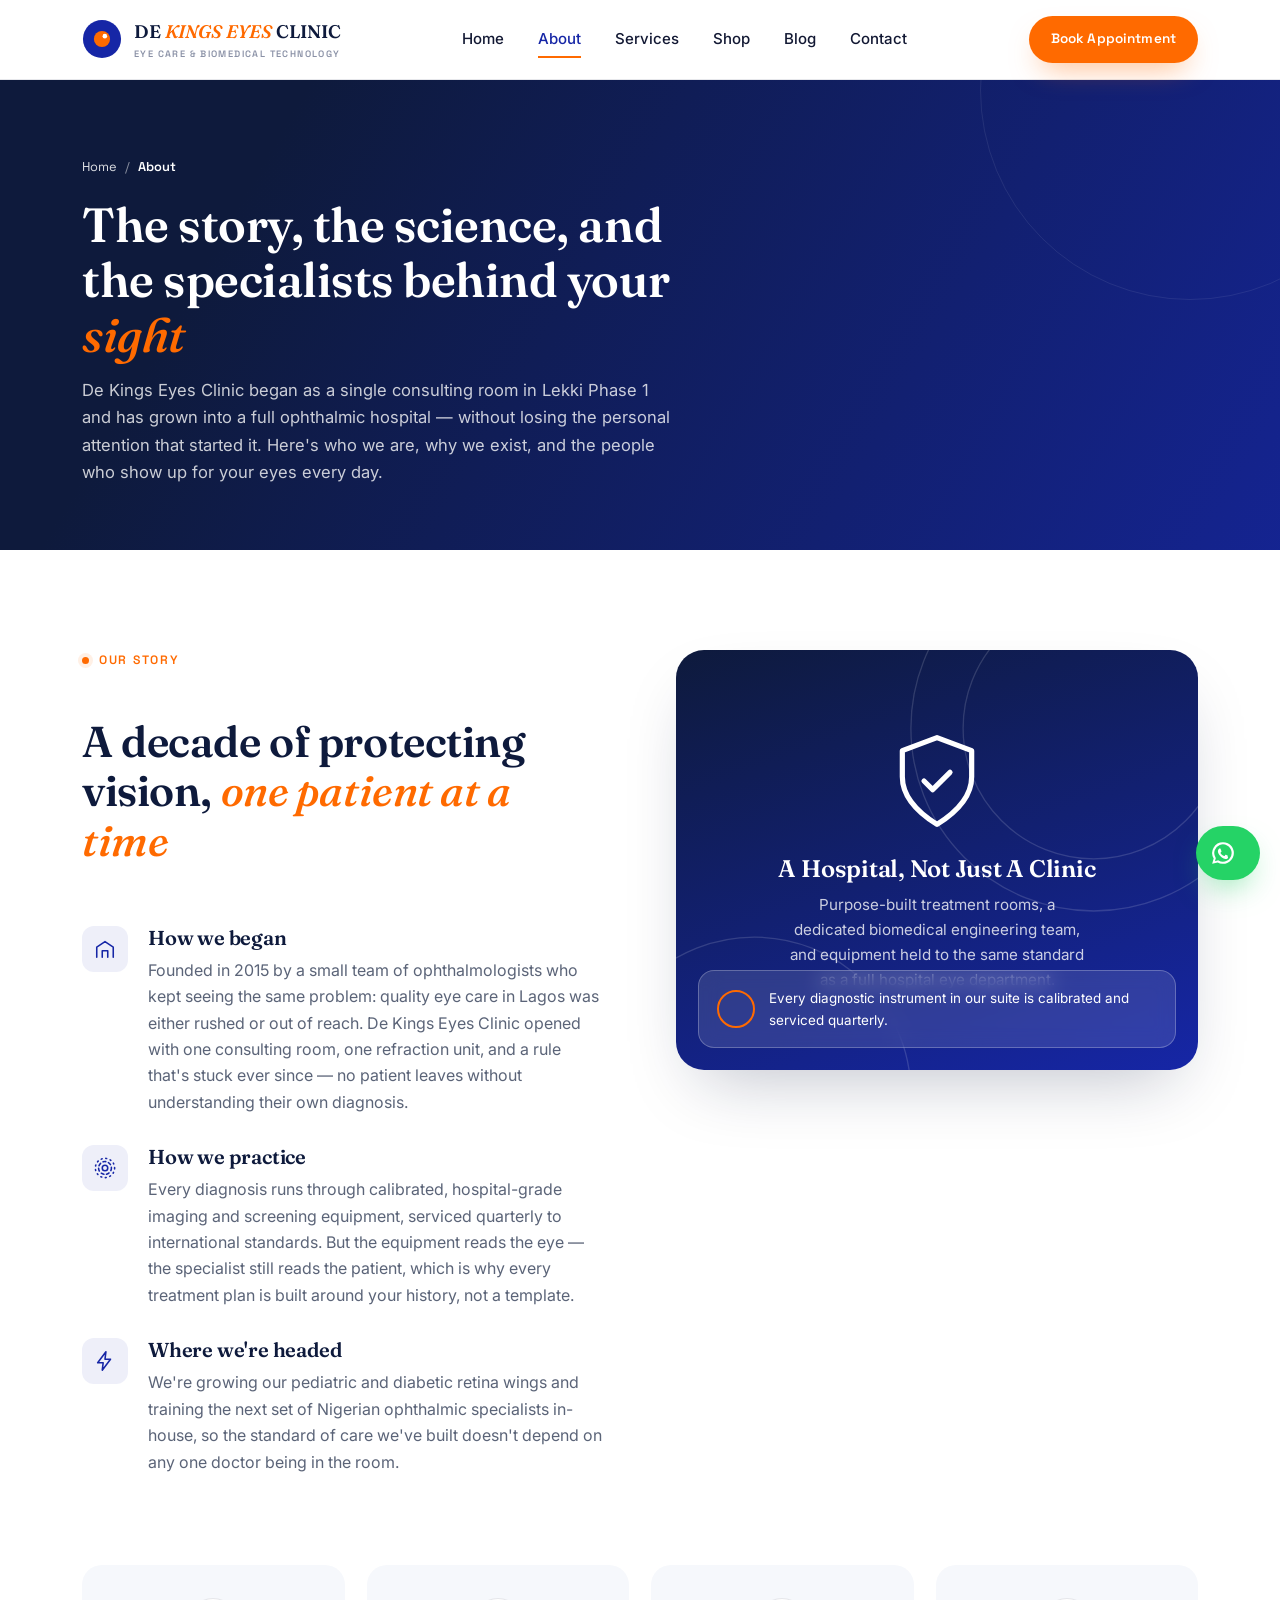
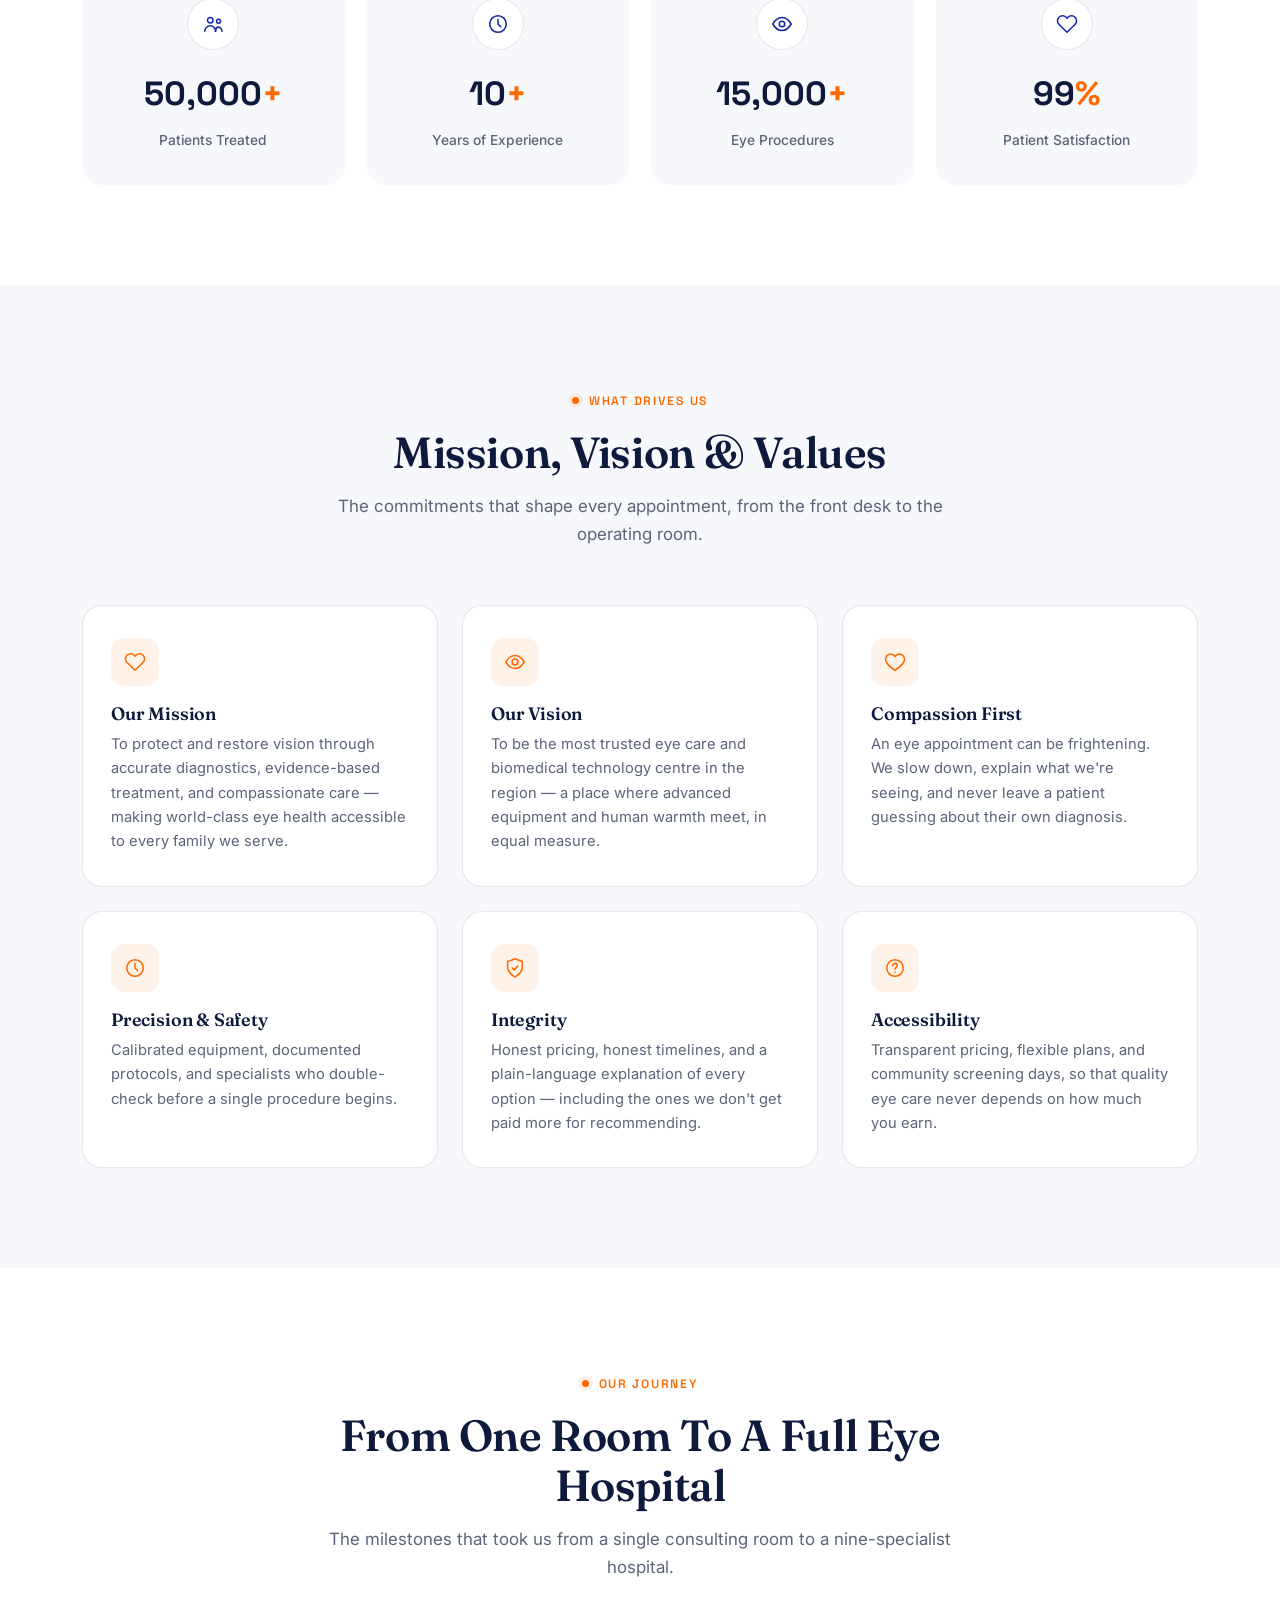
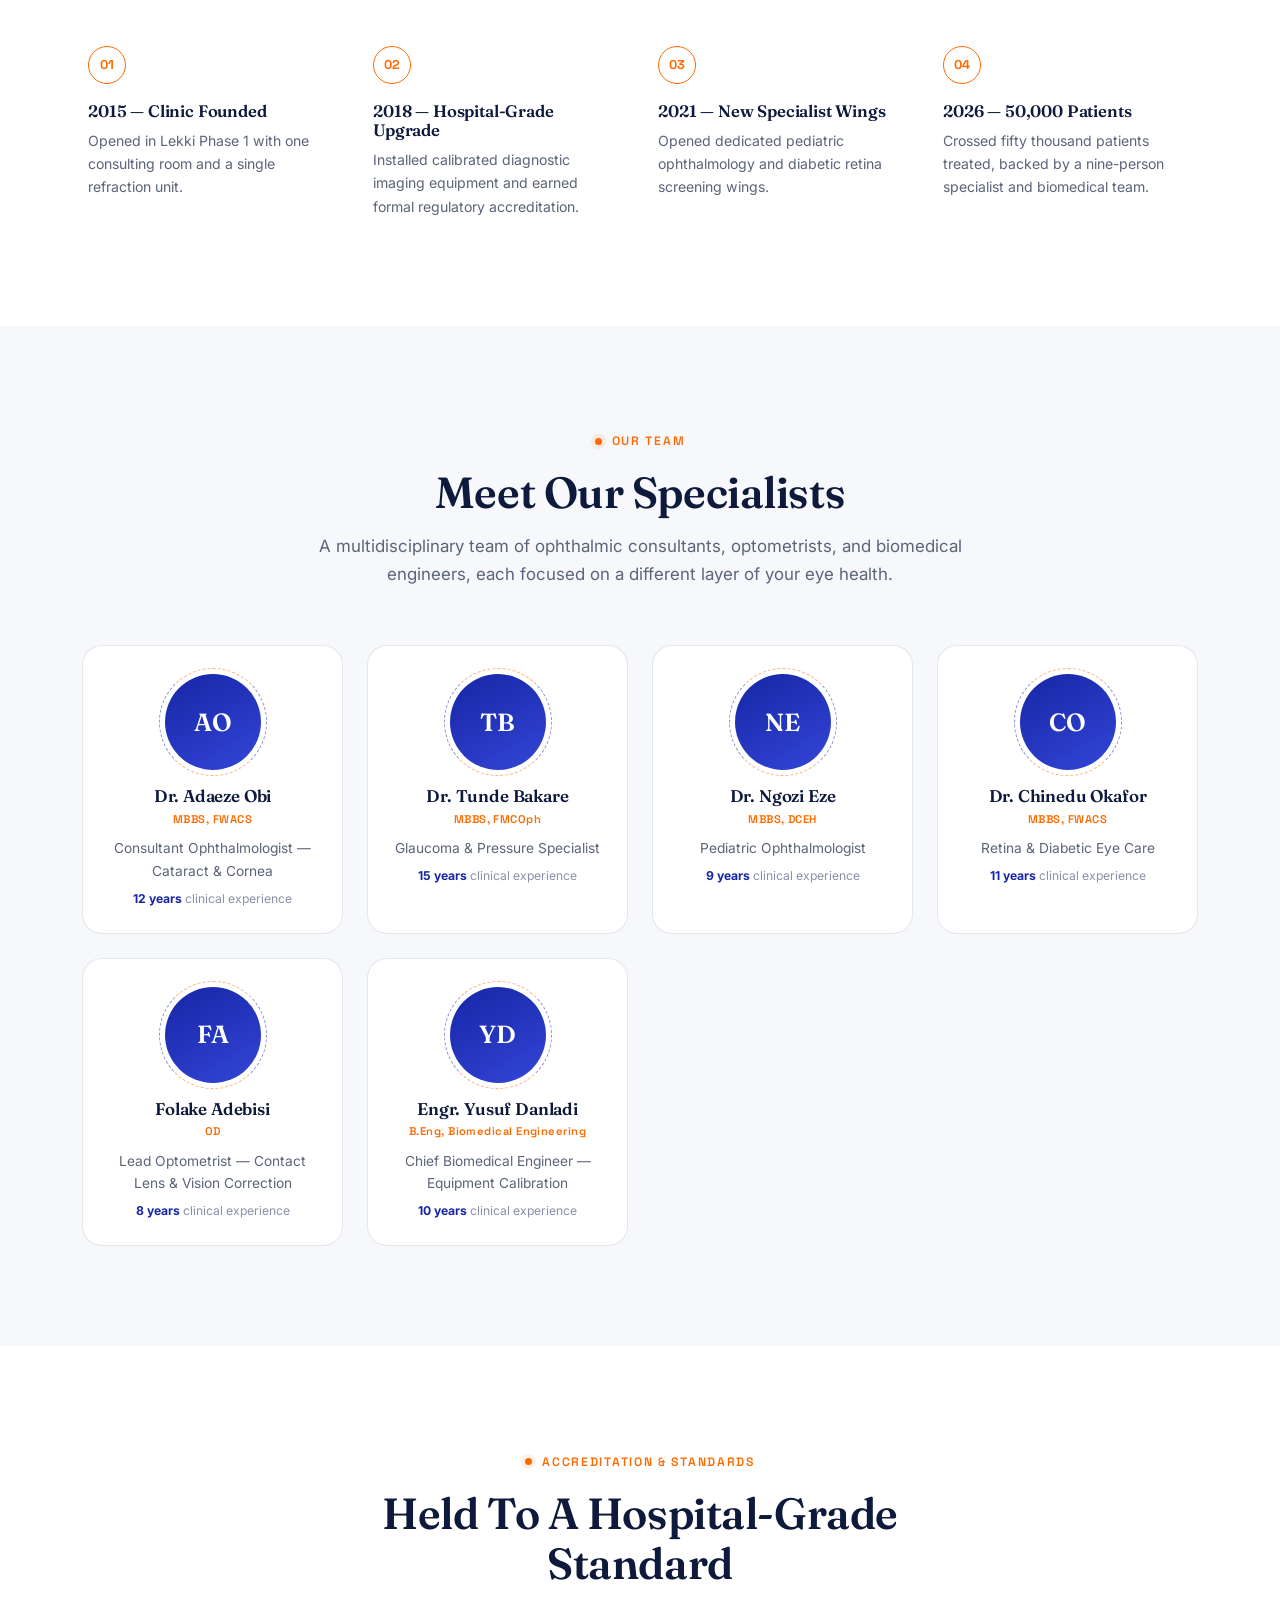
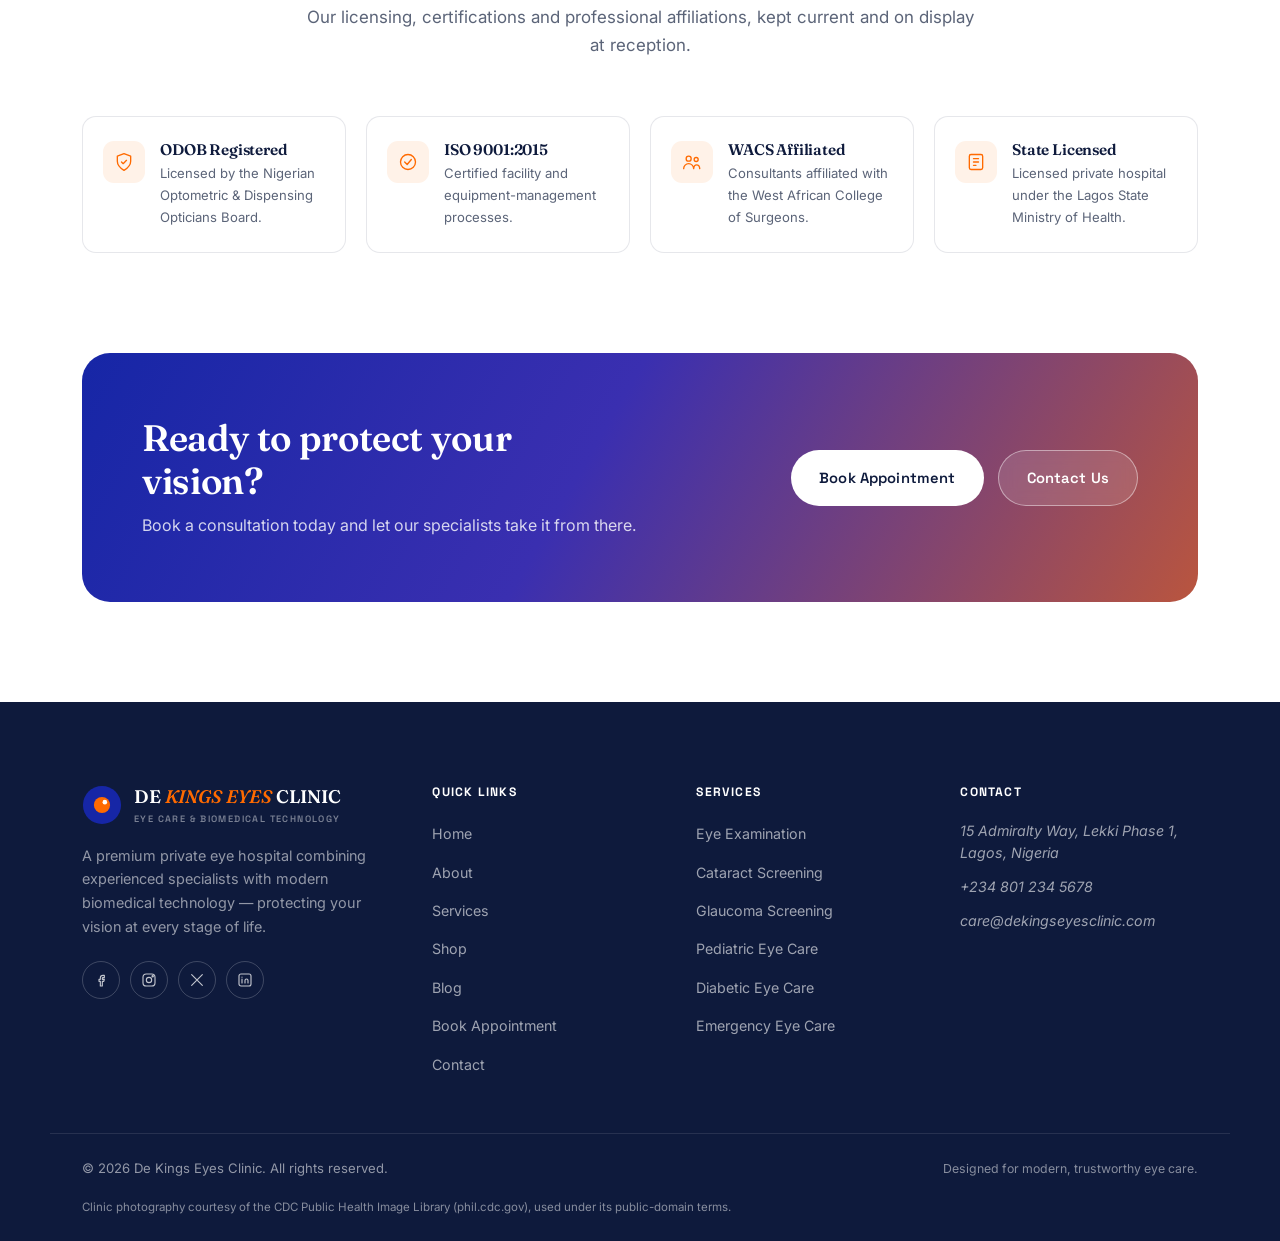
==== commit 3aa8e547: "ready to go" ====
--- a/about.html
+++ b/about.html
@@ -11,27 +11,7 @@
 <link href="https://fonts.googleapis.com/css2?family=Fraunces:ital,opsz,wght@0,9..144,300..900;1,9..144,300..700&family=Inter:wght@400;500;600;700;800&family=Space+Grotesk:wght@500;600;700&display=swap" rel="stylesheet">
 <link rel="stylesheet" href="styles.css">
 </head>
-<body class="lock">
-
-<div id="loader" aria-hidden="true">
-  <svg viewBox="0 0 24 24">
-    <defs>
-      <linearGradient id="bladeGrad" x1="0" y1="0" x2="1" y2="1">
-        <stop offset="0" stop-color="#FF6A00"/>
-        <stop offset="1" stop-color="#1626A6"/>
-      </linearGradient>
-    </defs>
-    <g>
-      <path class="aperture-blade" d="M12 12 L12 1 A11 11 0 0 1 21.5 6.5 Z"/>
-      <path class="aperture-blade" d="M12 12 L21.5 6.5 A11 11 0 0 1 21.5 17.5 Z"/>
-      <path class="aperture-blade" d="M12 12 L21.5 17.5 A11 11 0 0 1 12 23 Z"/>
-      <path class="aperture-blade" d="M12 12 L12 23 A11 11 0 0 1 2.5 17.5 Z"/>
-      <path class="aperture-blade" d="M12 12 L2.5 17.5 A11 11 0 0 1 2.5 6.5 Z"/>
-      <path class="aperture-blade" d="M12 12 L2.5 6.5 A11 11 0 0 1 12 1 Z"/>
-    </g>
-  </svg>
-  <div class="loader-label">Focusing your view</div>
-</div>
+<body>
 
 <header class="nav" id="siteNav">
   <div class="container nav-inner">
@@ -47,14 +27,11 @@
       <a href="index.html">Home</a>
       <a href="about.html" aria-current="page">About</a>
       <a href="services.html">Services</a>
-      <a href="appointment.html">Book Appointment</a>
+      <a href="shop.html">Shop</a>
+      <a href="blog.html">Blog</a>
       <a href="contact.html">Contact</a>
     </nav>
     <div class="nav-cta">
-      <a class="nav-phone" href="tel:+2348012345678">
-        <svg viewBox="0 0 24 24" fill="none" stroke="currentColor" stroke-width="1.7" stroke-linecap="round" stroke-linejoin="round"><path d="M5 4h3.4l1.8 4.6-2.2 1.8a13 13 0 0 0 6.6 6.6l1.8-2.2L21 16.6V20a1 1 0 0 1-1 1c-8.8 0-16-7.2-16-16a1 1 0 0 1 1-1Z"/></svg>
-        +234 801 234 5678
-      </a>
       <a href="appointment.html" class="btn btn-primary btn-sm">Book Appointment</a>
       <button class="nav-toggle" id="navToggle" aria-label="Open menu" aria-expanded="false" aria-controls="navLinks">
         <span class="bar"></span><span class="bar"></span><span class="bar"></span>
@@ -67,7 +44,7 @@
 <main>
 
 <!-- PAGE HEADER -->
-<section class="page-header">
+<section class="page-header page-header--about">
   <div class="container">
     <div class="crumb"><a href="index.html">Home</a><span>/</span><span>About</span></div>
     <h1>The story, the science, and the specialists behind your <span class="italic-accent">sight</span></h1>
@@ -344,6 +321,8 @@
           <li><a href="index.html">Home</a></li>
           <li><a href="about.html">About</a></li>
           <li><a href="services.html">Services</a></li>
+          <li><a href="shop.html">Shop</a></li>
+          <li><a href="blog.html">Blog</a></li>
           <li><a href="appointment.html">Book Appointment</a></li>
           <li><a href="contact.html">Contact</a></li>
         </ul>
@@ -372,6 +351,7 @@
   <div class="container footer-bottom">
     <p>© 2026 De Kings Eyes Clinic. All rights reserved.</p>
     <p class="made">Designed for modern, trustworthy eye care.</p>
+    <p class="made" style="width:100%;margin-top:6px;font-size:.72rem;">Clinic photography courtesy of the CDC Public Health Image Library (phil.cdc.gov), used under its public-domain terms.</p>
   </div>
 </footer>
 
--- a/styles.css
+++ b/styles.css
@@ -34,7 +34,7 @@
   --font-body:'Inter',sans-serif;
   --font-mono:'Space Grotesk',sans-serif;
 
-  --container:1220px;
+  --container:1180px;
   --nav-h:80px;
 }
 
@@ -561,4 +561,307 @@
   .hero-iris span:nth-child(2){width:380px;height:380px;}
   .hero-iris span:nth-child(3){width:240px;height:240px;}
   .hero-meta{gap:28px;}
-}+}
+/* ===================================================================
+   DE KINGS EYES CLINIC — SITE REFRESH ADDITIONS
+   (hero/page images, branches, shop, blog, WhatsApp, responsive fixes)
+=================================================================== */
+
+/* ---------- Global overflow safety ---------- */
+html{max-width:100%;}
+body{max-width:100%;}
+img,svg,video,canvas{max-width:100%;}
+input,select,textarea,button{max-width:100%;}
+.about-grid>*,.appt-grid>*,.contact-grid>*,.stats-grid>*,.services-grid>*,
+.specialists-grid>*,.conditions-grid>*,.why-grid>*,.values-grid>*,.process-grid>*,
+.footer-grid>*,.service-rows>*,.branch-grid>*,.product-grid>*,.article-grid>*,
+.cart-items,.nav-inner,.hero-inner{min-width:0;}
+table{max-width:100%;display:block;overflow-x:auto;}
+
+/* ---------- Hero background photo (home) ---------- */
+.hero{
+  background-image:
+    radial-gradient(circle at 50% 32%, rgba(255,106,0,.18), transparent 55%),
+    linear-gradient(165deg, rgba(9,16,45,.90) 0%, rgba(22,38,166,.72) 55%, rgba(9,16,45,.92) 100%),
+    url('https://wwwn.cdc.gov/phil///PHIL_Images/17306/17306_lores.jpg');
+  background-size:auto,auto,cover;
+  background-position:center,center,center 38%;
+  background-repeat:no-repeat,no-repeat,no-repeat;
+  background-color:var(--blue-dark);
+}
+
+/* ---------- Page-header background photo (interior pages) ---------- */
+.page-header{
+  background-image:
+    linear-gradient(120deg, rgba(14,26,60,.88) 20%, rgba(22,38,166,.80) 100%),
+    var(--ph-img, none);
+  background-size:auto,cover;
+  background-position:center,center;
+  background-repeat:no-repeat,no-repeat;
+  background-color:var(--blue-dark);
+  min-height:320px;
+  display:flex;align-items:center;
+}
+.page-header--about{--ph-img:url('https://wwwn.cdc.gov/phil///PHIL_Images/13500/13500_lores.jpg');}
+.page-header--services{--ph-img:url('https://wwwn.cdc.gov/phil///PHIL_Images/17308/17308_lores.jpg');}
+.page-header--appointment{--ph-img:url('https://wwwn.cdc.gov/phil///PHIL_Images/17309/17309_lores.jpg');}
+.page-header--contact{--ph-img:url('https://wwwn.cdc.gov/phil///PHIL_Images/17307/17307_lores.jpg');}
+.page-header--shop{--ph-img:url('https://wwwn.cdc.gov/phil///PHIL_Images/14531/14531_lores.jpg');}
+.page-header--blog{--ph-img:url('https://wwwn.cdc.gov/phil///PHIL_Images/14157/14157_lores.jpg');}
+
+@media (max-width:760px){
+  .page-header{min-height:260px;padding:64px 0 48px;}
+}
+
+/* ---------- Image credit footnote (public-domain CDC PHIL sourcing) ---------- */
+.img-credit{
+  font-family:var(--font-mono);font-size:.64rem;letter-spacing:.04em;color:rgba(255,255,255,.35);
+  position:absolute;bottom:10px;right:16px;z-index:1;
+}
+
+/* ---------- Branch selector ---------- */
+.branch-grid{display:grid;grid-template-columns:repeat(4,1fr);gap:20px;}
+.branch-card{
+  position:relative;background:#fff;border:1.5px solid var(--line);border-radius:var(--r-lg);
+  padding:26px 22px;cursor:pointer;transition:transform .3s var(--ease),box-shadow .3s var(--ease),border-color .3s var(--ease);
+  display:block;
+}
+.branch-card input{position:absolute;opacity:0;pointer-events:none;}
+.branch-card:hover{transform:translateY(-6px);box-shadow:var(--shadow-md);}
+.branch-card .bic{width:46px;height:46px;border-radius:12px;background:var(--blue-soft);color:var(--blue);display:flex;align-items:center;justify-content:center;margin-bottom:16px;transition:background .3s,color .3s;}
+.branch-card .bic svg{width:21px;height:21px;}
+.branch-card h4{font-size:1.04rem;color:var(--blue-dark);margin-bottom:6px;}
+.branch-card .baddr{font-size:.82rem;color:var(--text-soft);margin-bottom:10px;min-height:38px;}
+.branch-card .bmeta{font-size:.76rem;color:var(--text-faint);display:flex;flex-direction:column;gap:3px;}
+.branch-card .bcheck{
+  position:absolute;top:18px;right:18px;width:22px;height:22px;border-radius:50%;
+  border:1.5px solid var(--line);transition:border-color .3s,background .3s;
+}
+.branch-card input:checked ~ .bcheck{background:var(--orange);border-color:var(--orange);}
+.branch-card input:checked ~ .bcheck::after{content:"";position:absolute;inset:0;margin:auto;width:10px;height:6px;border-left:2px solid #fff;border-bottom:2px solid #fff;transform:translateY(-1px) rotate(-45deg);}
+.branch-card:has(input:checked){border-color:var(--orange);box-shadow:0 0 0 3px var(--orange-soft);}
+.branch-card:has(input:checked) .bic{background:var(--orange);color:#fff;}
+.branch-note{font-size:.76rem;color:var(--text-faint);margin-top:16px;text-align:center;}
+.field-error{color:#D94B3F;font-size:.78rem;margin-top:8px;display:none;}
+.field-error.show{display:block;}
+.branch-grid.has-error .branch-card{border-color:#D94B3F;}
+
+@media (max-width:1080px){.branch-grid{grid-template-columns:repeat(2,1fr);}}
+@media (max-width:520px){.branch-grid{grid-template-columns:1fr;}}
+.branch-grid--compact{grid-template-columns:repeat(2,1fr);gap:14px;}
+.branch-grid--compact .branch-card{padding:18px 16px;}
+.branch-grid--compact .baddr{min-height:auto;}
+@media (max-width:560px){.branch-grid--compact{grid-template-columns:1fr;}}
+
+/* ---------- Homepage: branches + shop/blog preview band ---------- */
+.branches-section{background:var(--gray);}
+.preview-band{display:grid;grid-template-columns:1fr 1fr;gap:28px;}
+.preview-card{
+  position:relative;border-radius:var(--r-xl);overflow:hidden;min-height:280px;
+  display:flex;align-items:flex-end;padding:34px;color:#fff;box-shadow:var(--shadow-md);
+}
+.preview-card::before{content:"";position:absolute;inset:0;background-size:cover;background-position:center;}
+.preview-card::after{content:"";position:absolute;inset:0;background:linear-gradient(0deg,rgba(9,16,45,.88),rgba(9,16,45,.2) 60%);}
+.preview-card.shop::before{background-image:url('https://wwwn.cdc.gov/phil///PHIL_Images/14531/14531_lores.jpg');}
+.preview-card.blog::before{background-image:url('https://wwwn.cdc.gov/phil///PHIL_Images/14157/14157_lores.jpg');}
+.preview-card-inner{position:relative;z-index:1;}
+.preview-card .eyebrow{color:#FFB37E;}
+.preview-card h3{font-size:1.5rem;color:#fff;margin-bottom:8px;}
+.preview-card p{color:rgba(255,255,255,.8);font-size:.92rem;margin-bottom:16px;max-width:360px;}
+@media (max-width:760px){.preview-band{grid-template-columns:1fr;} .preview-card{min-height:230px;padding:26px;}}
+
+/* ---------- Floating WhatsApp button ---------- */
+.wa-float{
+  position:fixed;right:20px;bottom:20px;z-index:950;
+  display:flex;align-items:center;gap:10px;background:#25D366;color:#fff;
+  border-radius:100px;padding:14px;box-shadow:0 14px 32px -12px rgba(37,211,102,.65);
+  transition:transform .3s var(--ease),box-shadow .3s var(--ease),padding .3s var(--ease);
+  max-width:calc(100vw - 40px);
+}
+.wa-float svg{width:26px;height:26px;flex-shrink:0;}
+.wa-float .wa-label{
+  font-family:var(--font-mono);font-weight:700;font-size:.84rem;white-space:nowrap;
+  max-width:0;overflow:hidden;opacity:0;transition:max-width .35s var(--ease),opacity .25s var(--ease);
+}
+@media (hover:hover){
+  .wa-float:hover{transform:translateY(-4px);box-shadow:0 20px 40px -12px rgba(37,211,102,.75);}
+  .wa-float:hover .wa-label{max-width:200px;opacity:1;}
+}
+@media (max-width:600px){
+  .wa-float{right:14px;bottom:14px;padding:13px;}
+  .wa-float svg{width:24px;height:24px;}
+}
+
+/* ---------- Cart button in nav (shop page) ---------- */
+.cart-open-btn svg{width:18px;height:18px;}
+@media (max-width:760px){
+  .cart-open-btn{padding:10px 12px;font-size:0;gap:0;}
+  .cart-open-btn svg{width:19px;height:19px;}
+  .cart-open-btn .cart-count{font-size:.68rem;}
+}
+
+/* ---------- Shop ---------- */
+.shop-toolbar{display:flex;flex-wrap:wrap;gap:14px;align-items:center;justify-content:space-between;margin-bottom:36px;}
+.shop-search{position:relative;flex:1 1 260px;min-width:0;}
+.shop-search input{width:100%;border:1.5px solid var(--line);border-radius:100px;padding:13px 18px 13px 42px;background:var(--gray);}
+.shop-search input:focus{border-color:var(--blue);background:#fff;outline:none;}
+.shop-search svg{position:absolute;left:16px;top:50%;transform:translateY(-50%);width:17px;height:17px;color:var(--text-faint);}
+.shop-filters{display:flex;gap:8px;flex-wrap:wrap;}
+.chip{
+  font-family:var(--font-mono);font-size:.78rem;font-weight:600;padding:9px 16px;border-radius:100px;
+  border:1.5px solid var(--line);color:var(--text-soft);transition:all .25s var(--ease);white-space:nowrap;
+}
+.chip:hover{border-color:var(--blue);color:var(--blue);}
+.chip.active{background:var(--blue);border-color:var(--blue);color:#fff;}
+.cart-open-btn{display:inline-flex;align-items:center;gap:8px;position:relative;}
+.cart-count{background:var(--orange);color:#fff;border-radius:50%;width:19px;height:19px;font-size:.68rem;display:flex;align-items:center;justify-content:center;font-family:var(--font-mono);font-weight:700;}
+
+.product-grid{display:grid;grid-template-columns:repeat(auto-fill,minmax(230px,1fr));gap:24px;}
+.product-card{
+  background:#fff;border:1px solid var(--line);border-radius:var(--r-lg);overflow:hidden;
+  transition:transform .35s var(--ease),box-shadow .35s var(--ease);display:flex;flex-direction:column;
+}
+.product-card:hover{transform:translateY(-6px);box-shadow:var(--shadow-md);}
+.product-thumb{
+  aspect-ratio:1/1;display:flex;align-items:center;justify-content:center;position:relative;
+  background:linear-gradient(145deg,var(--blue-soft),var(--orange-soft));
+}
+.product-thumb svg{width:34%;height:34%;color:var(--blue);opacity:.75;}
+.product-thumb .demo-tag{
+  position:absolute;top:10px;left:10px;background:rgba(14,26,60,.82);color:#fff;font-family:var(--font-mono);
+  font-size:.62rem;letter-spacing:.08em;text-transform:uppercase;padding:4px 9px;border-radius:100px;
+}
+.product-body{padding:18px 18px 20px;display:flex;flex-direction:column;gap:6px;flex-grow:1;}
+.product-cat{font-family:var(--font-mono);font-size:.68rem;letter-spacing:.07em;text-transform:uppercase;color:var(--orange);}
+.product-body h3{font-size:1rem;color:var(--blue-dark);}
+.product-price{font-family:var(--font-mono);font-weight:700;color:var(--blue-dark);font-size:1.02rem;margin-top:2px;}
+.product-actions{display:flex;gap:8px;margin-top:auto;padding-top:12px;}
+.product-actions .btn{flex:1;font-size:.78rem;padding:11px 14px;}
+.empty-state{text-align:center;padding:60px 20px;color:var(--text-soft);}
+
+/* Product detail */
+.product-detail{display:grid;grid-template-columns:.9fr 1.1fr;gap:48px;align-items:flex-start;}
+.pd-image{aspect-ratio:1/1;border-radius:var(--r-xl);background:linear-gradient(145deg,var(--blue-soft),var(--orange-soft));display:flex;align-items:center;justify-content:center;}
+.pd-image svg{width:36%;height:36%;color:var(--blue);opacity:.75;}
+.pd-body h1{font-size:clamp(1.6rem,2.6vw,2.2rem);color:var(--blue-dark);margin:8px 0 10px;}
+.pd-price{font-family:var(--font-mono);font-weight:700;font-size:1.5rem;color:var(--blue-dark);margin-bottom:16px;}
+.pd-desc{color:var(--text-soft);margin-bottom:22px;}
+.pd-options{display:flex;flex-direction:column;gap:14px;margin-bottom:24px;}
+.pd-options label{font-size:.82rem;font-weight:600;color:var(--blue-dark);display:block;margin-bottom:7px;}
+.pd-options select{width:100%;max-width:320px;border:1.5px solid var(--line);border-radius:12px;padding:12px 14px;background:var(--gray);}
+.pd-qty{display:flex;align-items:center;gap:0;border:1.5px solid var(--line);border-radius:100px;width:max-content;}
+.pd-qty button{width:38px;height:38px;font-size:1.1rem;color:var(--blue);}
+.pd-qty span{min-width:34px;text-align:center;font-weight:600;}
+.pd-actions{display:flex;gap:14px;flex-wrap:wrap;}
+.back-link{display:inline-flex;align-items:center;gap:6px;font-family:var(--font-mono);font-size:.82rem;font-weight:600;color:var(--blue);margin-bottom:26px;}
+.back-link svg{width:15px;height:15px;}
+
+@media (max-width:860px){.product-detail{grid-template-columns:1fr;gap:28px;}}
+
+/* Cart drawer */
+.cart-overlay{position:fixed;inset:0;background:rgba(14,26,60,.5);z-index:1090;opacity:0;visibility:hidden;transition:opacity .35s var(--ease),visibility .35s var(--ease);}
+.cart-overlay.open{opacity:1;visibility:visible;}
+.cart-drawer{
+  position:fixed;top:0;right:0;bottom:0;width:min(420px,100vw);background:#fff;z-index:1100;
+  display:flex;flex-direction:column;transform:translateX(100%);transition:transform .4s var(--ease);
+  box-shadow:-20px 0 50px -20px rgba(14,26,60,.4);
+}
+.cart-drawer.open{transform:translateX(0);}
+.cart-head{display:flex;align-items:center;justify-content:space-between;padding:22px 24px;border-bottom:1px solid var(--line);}
+.cart-head h3{color:var(--blue-dark);font-size:1.15rem;}
+.cart-close{width:36px;height:36px;border-radius:50%;background:var(--gray);display:flex;align-items:center;justify-content:center;flex-shrink:0;}
+.cart-close svg{width:16px;height:16px;}
+.cart-items{flex:1;overflow-y:auto;padding:16px 24px;display:flex;flex-direction:column;gap:16px;}
+.cart-item{display:flex;gap:14px;align-items:center;padding-bottom:16px;border-bottom:1px solid var(--line);}
+.cart-item .ci-thumb{width:56px;height:56px;border-radius:10px;background:linear-gradient(145deg,var(--blue-soft),var(--orange-soft));display:flex;align-items:center;justify-content:center;flex-shrink:0;}
+.cart-item .ci-thumb svg{width:40%;height:40%;color:var(--blue);}
+.cart-item .ci-body{flex:1;min-width:0;}
+.cart-item .ci-body h5{font-size:.9rem;color:var(--blue-dark);margin-bottom:3px;overflow:hidden;text-overflow:ellipsis;white-space:nowrap;}
+.cart-item .ci-opt{font-size:.74rem;color:var(--text-faint);margin-bottom:6px;}
+.ci-qty{display:flex;align-items:center;gap:8px;}
+.ci-qty button{width:24px;height:24px;border-radius:50%;background:var(--gray);font-size:.9rem;}
+.ci-remove{font-size:.72rem;color:#D94B3F;font-family:var(--font-mono);margin-top:6px;}
+.ci-price{font-weight:700;color:var(--blue-dark);font-family:var(--font-mono);font-size:.86rem;white-space:nowrap;}
+.cart-foot{border-top:1px solid var(--line);padding:20px 24px 26px;}
+.cart-subtotal{display:flex;justify-content:space-between;align-items:center;margin-bottom:16px;font-family:var(--font-mono);}
+.cart-subtotal b{color:var(--blue-dark);font-size:1.15rem;}
+.cart-note{font-size:.72rem;color:var(--text-faint);text-align:center;margin-top:10px;}
+
+/* ---------- Blog ---------- */
+.blog-toolbar{display:flex;flex-wrap:wrap;gap:14px;align-items:center;justify-content:space-between;margin-bottom:36px;}
+.featured-article{
+  display:grid;grid-template-columns:1fr 1fr;gap:0;border-radius:var(--r-xl);overflow:hidden;
+  box-shadow:var(--shadow-md);margin-bottom:60px;border:1px solid var(--line);
+}
+.fa-media{min-height:280px;background-size:cover;background-position:center;position:relative;}
+.fa-media .demo-tag{position:absolute;top:16px;left:16px;background:rgba(14,26,60,.82);color:#fff;font-family:var(--font-mono);font-size:.64rem;letter-spacing:.08em;text-transform:uppercase;padding:5px 10px;border-radius:100px;}
+.fa-body{padding:40px;display:flex;flex-direction:column;justify-content:center;}
+.fa-body .cat{color:var(--orange);}
+.fa-body h2{font-size:clamp(1.4rem,2.4vw,1.9rem);color:var(--blue-dark);margin-bottom:12px;}
+.fa-body p{color:var(--text-soft);margin-bottom:18px;}
+.fa-meta{display:flex;gap:14px;font-size:.78rem;color:var(--text-faint);margin-bottom:20px;flex-wrap:wrap;}
+@media (max-width:860px){.featured-article{grid-template-columns:1fr;} .fa-media{min-height:220px;} .fa-body{padding:28px;}}
+
+.article-grid{display:grid;grid-template-columns:repeat(auto-fill,minmax(270px,1fr));gap:26px;}
+.article-card{background:#fff;border:1px solid var(--line);border-radius:var(--r-lg);overflow:hidden;transition:transform .35s var(--ease),box-shadow .35s var(--ease);display:flex;flex-direction:column;}
+.article-card:hover{transform:translateY(-6px);box-shadow:var(--shadow-md);}
+.ac-media{aspect-ratio:16/10;background-size:cover;background-position:center;position:relative;}
+.ac-media .demo-tag{position:absolute;top:10px;left:10px;background:rgba(14,26,60,.82);color:#fff;font-family:var(--font-mono);font-size:.6rem;letter-spacing:.07em;text-transform:uppercase;padding:4px 9px;border-radius:100px;}
+.ac-body{padding:20px 20px 22px;display:flex;flex-direction:column;gap:7px;flex-grow:1;}
+.ac-cat{font-family:var(--font-mono);font-size:.66rem;letter-spacing:.07em;text-transform:uppercase;color:var(--orange);}
+.ac-body h3{font-size:1.02rem;color:var(--blue-dark);line-height:1.3;}
+.ac-excerpt{font-size:.86rem;color:var(--text-soft);flex-grow:1;}
+.ac-meta{font-size:.74rem;color:var(--text-faint);margin-top:4px;}
+.ac-link{margin-top:8px;}
+
+.article-detail{max-width:760px;margin:0 auto;}
+.article-detail .art-media{aspect-ratio:21/9;border-radius:var(--r-xl);background-size:cover;background-position:center;margin-bottom:28px;position:relative;}
+.article-detail .art-media .demo-tag{position:absolute;top:16px;left:16px;background:rgba(14,26,60,.82);color:#fff;font-family:var(--font-mono);font-size:.64rem;letter-spacing:.08em;text-transform:uppercase;padding:5px 10px;border-radius:100px;}
+.article-detail h1{font-size:clamp(1.8rem,3.4vw,2.5rem);color:var(--blue-dark);margin-bottom:14px;}
+.article-detail .art-meta{display:flex;gap:16px;flex-wrap:wrap;font-size:.84rem;color:var(--text-faint);margin-bottom:30px;padding-bottom:26px;border-bottom:1px solid var(--line);}
+.art-body{color:var(--text);font-size:1.05rem;line-height:1.85;}
+.art-body p{margin-bottom:20px;}
+.art-body h3{color:var(--blue-dark);font-size:1.2rem;margin:30px 0 12px;}
+.art-disclaimer{background:var(--gray);border-radius:var(--r-md);padding:18px 20px;font-size:.84rem;color:var(--text-soft);margin:30px 0;border-left:3px solid var(--orange);}
+.related-articles{margin-top:56px;padding-top:44px;border-top:1px solid var(--line);}
+
+/* ---------- Misc small-screen hardening (320–480px) ---------- */
+@media (max-width:480px){
+  .container{padding:0 18px;}
+  .section-pad{padding:60px 0;}
+  h1,.hero h1{word-break:break-word;}
+  .wa-float .wa-label{display:none;}
+  .cart-drawer{width:100vw;}
+  .fa-body,.cart-head,.cart-foot{padding-left:20px;padding-right:20px;}
+  .shop-toolbar,.blog-toolbar{flex-direction:column;align-items:stretch;}
+  .shop-filters{overflow-x:auto;flex-wrap:nowrap;padding-bottom:4px;}
+  .btn{white-space:normal;text-align:center;line-height:1.3;}
+  .cta-band .btns{width:100%;}
+  .cta-band .btns .btn{width:100%;}
+  .appt-info-card,.contact-card,.product-body,.ac-body{overflow-wrap:break-word;word-break:break-word;}
+}
+
+
+/* ---------- Constrained, centred layout ---------- */
+.container{width:100%;max-width:var(--container);margin-inline:auto;padding-inline:clamp(18px,4vw,32px);}
+.hero p,.page-header p{max-width:60ch;}
+.hero-inner p{margin-inline:auto;}
+.section-head{max-width:680px;}
+.about-block p,.value-card p,.process-step p,.service-row .desc,.fa-body p,.cta-band p{max-width:62ch;}
+.appt-form,.faq-list,.article-detail{margin-inline:auto;}
+.appt-form{max-width:100%;}
+.section-pad{padding-block:clamp(60px,8vw,100px);}
+@media (min-width:1600px){:root{--container:1200px;}}
+
+/* ---------- Nav button: no phone, no duplicate menu link ---------- */
+.nav-menu-cta{display:none !important;}
+@media (max-width:760px){
+  .nav-cta .btn-primary{display:inline-flex;padding:10px 16px;font-size:.78rem;}
+}
+@media (max-width:560px){
+  .nav-cta .btn-primary{display:none;}
+  .nav-links .nav-menu-cta{display:inline-flex !important;align-self:stretch;}
+}
+.home-preview-grid{grid-template-columns:repeat(auto-fill,minmax(240px,1fr));}
+@media (min-width:1000px){.home-preview-grid{grid-template-columns:repeat(4,1fr);}}
+.nav-links .nav-menu-cta{color:#fff;}.nav-links .nav-menu-cta::after{display:none;}
